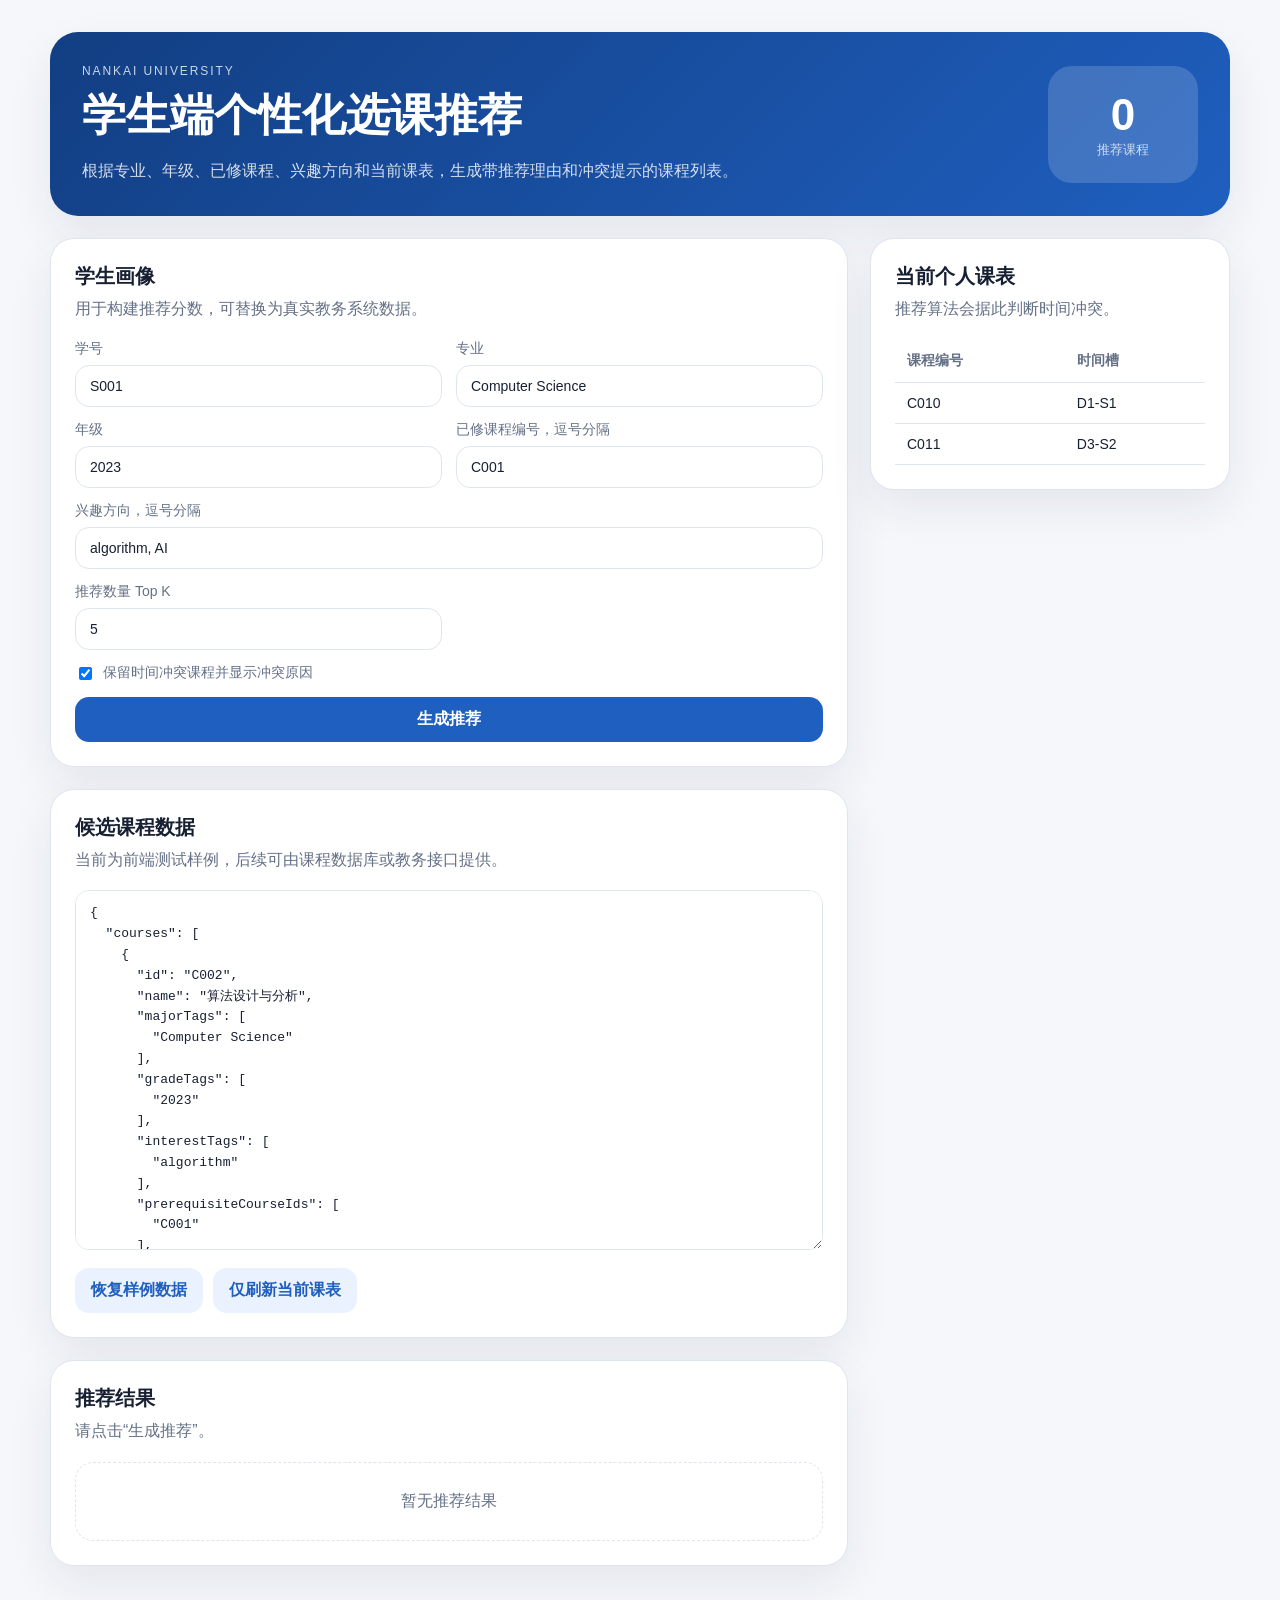
==== web/student/index.html @ ca3a9ed7 "feat: add student course recommendation module" ====
<!doctype html>
<html lang="zh-CN">
  <head>
    <meta charset="utf-8" />
    <meta name="viewport" content="width=device-width, initial-scale=1" />
    <title>南开大学学院排课系统 - 学生端推荐</title>
    <link rel="stylesheet" href="./styles.css" />
  </head>
  <body>
    <div class="app-shell">
      <header class="hero">
        <div>
          <p class="eyebrow">Nankai University</p>
          <h1>学生端个性化选课推荐</h1>
          <p class="subtitle">根据专业、年级、已修课程、兴趣方向和当前课表，生成带推荐理由和冲突提示的课程列表。</p>
        </div>
        <div class="hero-card">
          <span id="recommendationCount">0</span>
          <small>推荐课程</small>
        </div>
      </header>

      <main class="layout">
        <section class="panel profile-panel">
          <div class="panel-heading">
            <h2>学生画像</h2>
            <p>用于构建推荐分数，可替换为真实教务系统数据。</p>
          </div>
          <form id="studentForm" class="form-grid">
            <label>
              学号
              <input name="id" required value="S001" />
            </label>
            <label>
              专业
              <input name="major" required value="Computer Science" />
            </label>
            <label>
              年级
              <input name="grade" required value="2023" />
            </label>
            <label>
              已修课程编号，逗号分隔
              <input name="completedCourseIds" value="C001" />
            </label>
            <label class="wide">
              兴趣方向，逗号分隔
              <input name="interests" value="algorithm, AI" />
            </label>
            <label>
              推荐数量 Top K
              <input name="topK" type="number" min="1" value="5" />
            </label>
            <label class="checkbox-row">
              <input name="includeConflicted" type="checkbox" checked />
              保留时间冲突课程并显示冲突原因
            </label>
            <button type="submit">生成推荐</button>
          </form>
        </section>

        <section class="panel schedule-panel">
          <div class="panel-heading">
            <h2>当前个人课表</h2>
            <p>推荐算法会据此判断时间冲突。</p>
          </div>
          <div class="table-wrap">
            <table>
              <thead>
                <tr>
                  <th>课程编号</th>
                  <th>时间槽</th>
                </tr>
              </thead>
              <tbody id="scheduleBody"></tbody>
            </table>
          </div>
        </section>

        <section class="panel data-panel">
          <div class="panel-heading">
            <h2>候选课程数据</h2>
            <p>当前为前端测试样例，后续可由课程数据库或教务接口提供。</p>
          </div>
          <textarea id="coursesJson" spellcheck="false"></textarea>
          <div class="actions">
            <button id="resetSampleButton" type="button" class="secondary">恢复样例数据</button>
            <button id="localPreviewButton" type="button" class="secondary">仅刷新当前课表</button>
          </div>
        </section>

        <section class="panel results-panel">
          <div class="panel-heading">
            <h2>推荐结果</h2>
            <p id="resultSummary">请点击“生成推荐”。</p>
          </div>
          <div id="recommendationList" class="recommendation-list">
            <div class="empty-state">暂无推荐结果</div>
          </div>
        </section>
      </main>
    </div>
    <script src="./app.js"></script>
  </body>
</html>
---- web/student/styles.css ----
:root {
  color-scheme: light;
  --bg: #f5f7fb;
  --panel: #ffffff;
  --ink: #172033;
  --muted: #647086;
  --line: #dfe5ef;
  --primary: #1f5fbf;
  --primary-dark: #164890;
  --success: #147d4f;
  --danger: #c73b3b;
  --shadow: 0 18px 45px rgba(23, 32, 51, 0.08);
}

* {
  box-sizing: border-box;
}

body {
  margin: 0;
  font-family: -apple-system, BlinkMacSystemFont, "Segoe UI", "Microsoft YaHei", sans-serif;
  background: var(--bg);
  color: var(--ink);
}

.app-shell {
  width: min(1180px, calc(100% - 32px));
  margin: 0 auto;
  padding: 32px 0 48px;
}

.hero {
  display: flex;
  justify-content: space-between;
  gap: 24px;
  align-items: center;
  padding: 32px;
  border-radius: 28px;
  background: linear-gradient(135deg, #123e82, #1f5fbf);
  color: #fff;
  box-shadow: var(--shadow);
}

.eyebrow {
  margin: 0 0 8px;
  letter-spacing: 0.16em;
  text-transform: uppercase;
  opacity: 0.78;
  font-size: 12px;
}

h1,
h2,
h3,
p {
  margin-top: 0;
}

h1 {
  margin-bottom: 12px;
  font-size: clamp(28px, 4vw, 44px);
}

.subtitle {
  max-width: 680px;
  margin-bottom: 0;
  color: rgba(255, 255, 255, 0.82);
  line-height: 1.7;
}

.hero-card {
  min-width: 150px;
  padding: 24px;
  border-radius: 24px;
  background: rgba(255, 255, 255, 0.16);
  text-align: center;
}

.hero-card span {
  display: block;
  font-size: 44px;
  font-weight: 800;
}

.hero-card small {
  color: rgba(255, 255, 255, 0.76);
}

.layout {
  display: grid;
  grid-template-columns: minmax(0, 1fr) 360px;
  gap: 22px;
  margin-top: 22px;
}

.panel {
  border: 1px solid var(--line);
  border-radius: 24px;
  background: var(--panel);
  box-shadow: var(--shadow);
  padding: 24px;
}

.panel-heading {
  margin-bottom: 18px;
}

.panel-heading h2 {
  margin-bottom: 6px;
  font-size: 20px;
}

.panel-heading p,
.resultSummary {
  color: var(--muted);
  line-height: 1.6;
}

.profile-panel,
.data-panel,
.results-panel {
  grid-column: 1;
}

.schedule-panel {
  grid-column: 2;
  grid-row: 1 / span 2;
  align-self: start;
}

.form-grid {
  display: grid;
  grid-template-columns: repeat(2, minmax(0, 1fr));
  gap: 14px;
}

label {
  display: grid;
  gap: 7px;
  color: var(--muted);
  font-size: 14px;
}

label.wide,
.checkbox-row,
.form-grid button {
  grid-column: 1 / -1;
}

input,
textarea {
  width: 100%;
  border: 1px solid var(--line);
  border-radius: 14px;
  padding: 12px 14px;
  font: inherit;
  color: var(--ink);
  background: #fff;
}

input:focus,
textarea:focus {
  border-color: var(--primary);
  outline: 3px solid rgba(31, 95, 191, 0.12);
}

.checkbox-row {
  display: flex;
  align-items: center;
  gap: 8px;
}

.checkbox-row input {
  width: auto;
}

button {
  border: 0;
  border-radius: 14px;
  padding: 12px 16px;
  font: inherit;
  font-weight: 700;
  color: #fff;
  background: var(--primary);
  cursor: pointer;
}

button:hover {
  background: var(--primary-dark);
}

button.secondary {
  color: var(--primary);
  background: #eaf1ff;
}

button.secondary:hover {
  background: #dce9ff;
}

textarea {
  min-height: 360px;
  resize: vertical;
  font-family: "SFMono-Regular", Consolas, "Liberation Mono", monospace;
  font-size: 13px;
  line-height: 1.6;
}

.actions {
  display: flex;
  gap: 10px;
  margin-top: 14px;
  flex-wrap: wrap;
}

.table-wrap {
  overflow-x: auto;
}

table {
  width: 100%;
  border-collapse: collapse;
}

th,
td {
  padding: 12px;
  border-bottom: 1px solid var(--line);
  text-align: left;
  font-size: 14px;
}

th {
  color: var(--muted);
  font-weight: 700;
}

.recommendation-list {
  display: grid;
  gap: 14px;
}

.recommendation-card {
  border: 1px solid var(--line);
  border-radius: 18px;
  padding: 18px;
  background: #fbfcff;
}

.card-main {
  display: flex;
  justify-content: space-between;
  gap: 16px;
  align-items: flex-start;
}

.course-id {
  margin-bottom: 4px;
  color: var(--muted);
  font-size: 13px;
}

.recommendation-card h3 {
  margin-bottom: 8px;
}

.score {
  min-width: 64px;
  padding: 8px 10px;
  border-radius: 16px;
  background: #eef4ff;
  color: var(--primary);
  text-align: center;
  font-size: 26px;
  font-weight: 800;
}

.meta-row {
  display: flex;
  gap: 8px;
  align-items: center;
  flex-wrap: wrap;
  margin-bottom: 10px;
  color: var(--muted);
  font-size: 14px;
}

.badge {
  display: inline-flex;
  align-items: center;
  border-radius: 999px;
  padding: 4px 10px;
  font-size: 13px;
  font-weight: 700;
}

.badge.success {
  color: var(--success);
  background: #e7f7ef;
}

.badge.danger {
  color: var(--danger);
  background: #fff0f0;
}

.badge.muted {
  color: var(--muted);
  background: #eef1f6;
}

ul {
  margin: 0;
  padding-left: 20px;
  color: var(--muted);
  line-height: 1.75;
}

.empty-state,
.error-state {
  border: 1px dashed var(--line);
  border-radius: 18px;
  padding: 28px;
  color: var(--muted);
  text-align: center;
}

.error-state {
  color: var(--danger);
  background: #fff7f7;
}

@media (max-width: 860px) {
  .hero,
  .layout,
  .form-grid {
    display: block;
  }

  .hero-card,
  .panel {
    margin-top: 18px;
  }
}
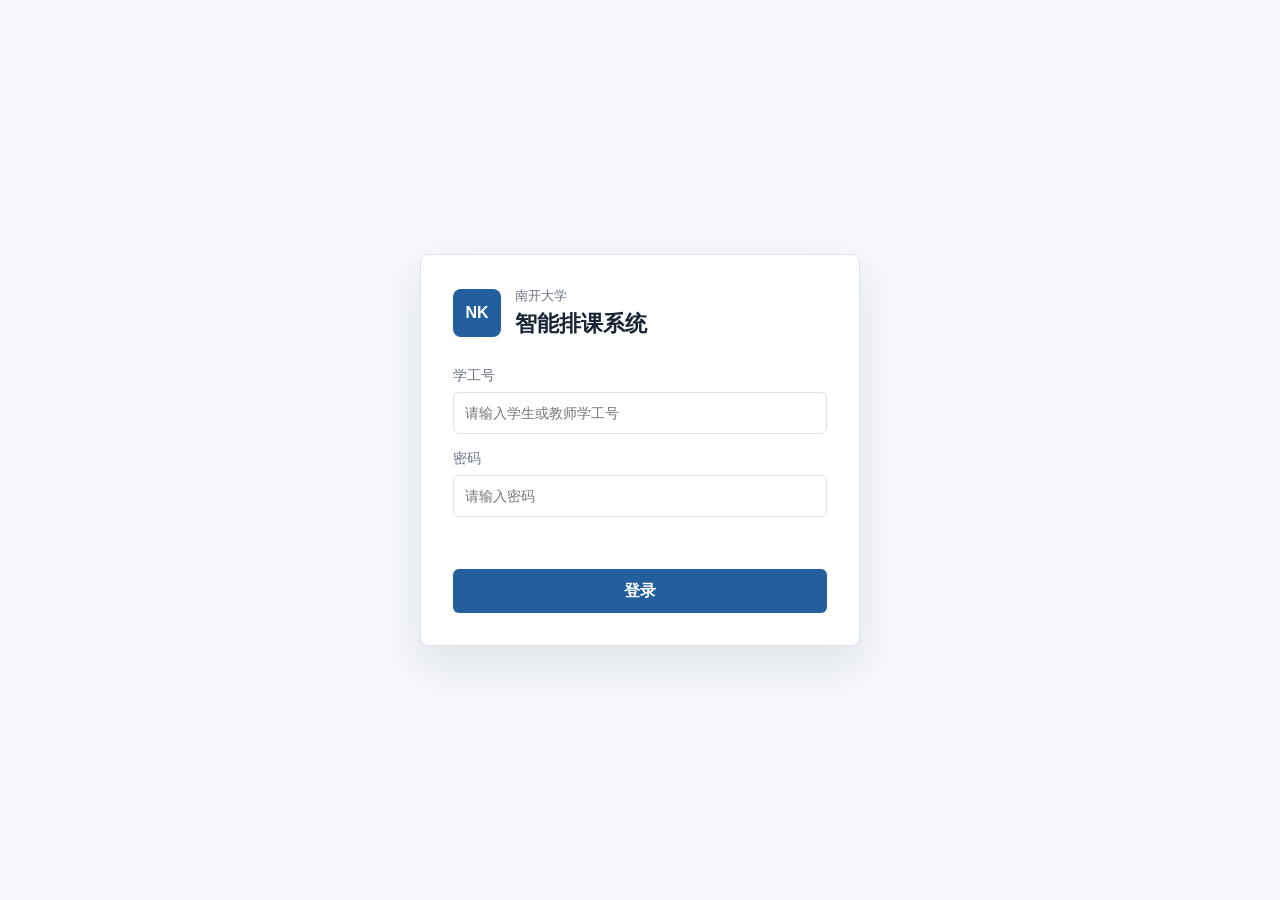
==== commit a045de43: "添加登陆界面和学生端页面" ====
--- a/web/student/index.html
+++ b/web/student/index.html
@@ -3,103 +3,84 @@
   <head>
     <meta charset="utf-8" />
     <meta name="viewport" content="width=device-width, initial-scale=1" />
-    <title>南开大学学院排课系统 - 学生端推荐</title>
+    <title>南开大学学院级智能排课系统 - 学生端</title>
     <link rel="stylesheet" href="./styles.css" />
   </head>
   <body>
     <div class="app-shell">
-      <header class="hero">
+      <header class="topbar">
         <div>
-          <p class="eyebrow">Nankai University</p>
-          <h1>学生端个性化选课推荐</h1>
-          <p class="subtitle">根据专业、年级、已修课程、兴趣方向和当前课表，生成带推荐理由和冲突提示的课程列表。</p>
+          <h1>学生端</h1>
         </div>
-        <div class="hero-card">
-          <span id="recommendationCount">0</span>
-          <small>推荐课程</small>
+        <div class="user-actions">
+          <span id="studentIdentity">未登录</span>
+          <button id="logoutButton" type="button">退出</button>
         </div>
       </header>
 
       <main class="layout">
-        <section class="panel profile-panel">
-          <div class="panel-heading">
-            <h2>学生画像</h2>
-            <p>用于构建推荐分数，可替换为真实教务系统数据。</p>
+        <section class="panel profile-card">
+          <div>
+            <p class="section-label">个人信息</p>
+            <h2 id="studentName">学生用户</h2>
+            <dl>
+              <div><dt>学号</dt><dd id="studentId">2611222</dd></div>
+              <div><dt>专业</dt><dd>计算机科学与技术</dd></div>
+              <div><dt>年级</dt><dd>2023</dd></div>
+            </dl>
           </div>
-          <form id="studentForm" class="form-grid">
+        </section>
+
+        <section class="panel settings-card">
+          <div class="panel-title">
+            <div>
+              <p class="section-label">推荐设置</p>
+              <h2>课程推荐</h2>
+            </div>
+            <button id="recommendButton" type="button">生成推荐</button>
+          </div>
+          <form id="recommendForm" class="settings-form">
             <label>
-              学号
-              <input name="id" required value="S001" />
-            </label>
-            <label>
-              专业
-              <input name="major" required value="Computer Science" />
-            </label>
-            <label>
-              年级
-              <input name="grade" required value="2023" />
-            </label>
-            <label>
-              已修课程编号，逗号分隔
-              <input name="completedCourseIds" value="C001" />
-            </label>
-            <label class="wide">
-              兴趣方向，逗号分隔
+              兴趣方向
               <input name="interests" value="algorithm, AI" />
             </label>
             <label>
-              推荐数量 Top K
-              <input name="topK" type="number" min="1" value="5" />
+              推荐数量
+              <input name="topK" type="number" min="1" max="10" value="4" />
             </label>
             <label class="checkbox-row">
               <input name="includeConflicted" type="checkbox" checked />
-              保留时间冲突课程并显示冲突原因
+              显示时间冲突课程
             </label>
-            <button type="submit">生成推荐</button>
           </form>
+          <p id="recommendStatus" class="status-text">可直接使用示例数据生成推荐；后端启动后会优先调用接口。</p>
         </section>
 
-        <section class="panel schedule-panel">
-          <div class="panel-heading">
-            <h2>当前个人课表</h2>
-            <p>推荐算法会据此判断时间冲突。</p>
+        <section class="panel schedule-card">
+          <div class="panel-title">
+            <div>
+              <p class="section-label">当前课表</p>
+              <h2>本周课程</h2>
+            </div>
           </div>
-          <div class="table-wrap">
-            <table>
-              <thead>
-                <tr>
-                  <th>课程编号</th>
-                  <th>时间槽</th>
-                </tr>
-              </thead>
-              <tbody id="scheduleBody"></tbody>
-            </table>
-          </div>
+          <div id="scheduleList" class="schedule-list"></div>
         </section>
 
-        <section class="panel data-panel">
-          <div class="panel-heading">
-            <h2>候选课程数据</h2>
-            <p>当前为前端测试样例，后续可由课程数据库或教务接口提供。</p>
-          </div>
-          <textarea id="coursesJson" spellcheck="false"></textarea>
-          <div class="actions">
-            <button id="resetSampleButton" type="button" class="secondary">恢复样例数据</button>
-            <button id="localPreviewButton" type="button" class="secondary">仅刷新当前课表</button>
-          </div>
-        </section>
-
-        <section class="panel results-panel">
-          <div class="panel-heading">
-            <h2>推荐结果</h2>
-            <p id="resultSummary">请点击“生成推荐”。</p>
+        <section class="panel recommendations-card">
+          <div class="panel-title">
+            <div>
+              <p class="section-label">推荐结果</p>
+              <h2>适合你的课程</h2>
+            </div>
+            <span id="recommendationCount" class="count-badge">0 门</span>
           </div>
           <div id="recommendationList" class="recommendation-list">
-            <div class="empty-state">暂无推荐结果</div>
+            <div class="empty-state">点击“生成推荐”查看课程列表</div>
           </div>
         </section>
       </main>
     </div>
+
     <script src="./app.js"></script>
   </body>
 </html>
--- a/web/student/styles.css
+++ b/web/student/styles.css
@@ -1,15 +1,16 @@
 :root {
   color-scheme: light;
-  --bg: #f5f7fb;
+  --bg: #f7f8fa;
   --panel: #ffffff;
-  --ink: #172033;
-  --muted: #647086;
-  --line: #dfe5ef;
-  --primary: #1f5fbf;
-  --primary-dark: #164890;
-  --success: #147d4f;
-  --danger: #c73b3b;
-  --shadow: 0 18px 45px rgba(23, 32, 51, 0.08);
+  --ink: #1f2937;
+  --muted: #6b7280;
+  --line: #e5e7eb;
+  --primary: #2563eb;
+  --primary-dark: #1d4ed8;
+  --success: #047857;
+  --warning: #92400e;
+  --danger: #b91c1c;
+  --soft: #eff6ff;
 }
 
 * {
@@ -18,327 +19,303 @@
 
 body {
   margin: 0;
-  font-family: -apple-system, BlinkMacSystemFont, "Segoe UI", "Microsoft YaHei", sans-serif;
+  min-width: 320px;
   background: var(--bg);
   color: var(--ink);
+  font-family: -apple-system, BlinkMacSystemFont, "Segoe UI", "Microsoft YaHei", Arial, sans-serif;
+}
+
+button,
+input {
+  font: inherit;
+}
+
+button {
+  border: 0;
+  cursor: pointer;
 }
 
 .app-shell {
-  width: min(1180px, calc(100% - 32px));
+  width: min(1120px, calc(100% - 32px));
   margin: 0 auto;
-  padding: 32px 0 48px;
-}
-
-.hero {
+  padding: 28px 0 44px;
+}
+
+.topbar,
+.panel-title,
+.user-actions {
   display: flex;
   justify-content: space-between;
-  gap: 24px;
+  gap: 16px;
   align-items: center;
-  padding: 32px;
-  border-radius: 28px;
-  background: linear-gradient(135deg, #123e82, #1f5fbf);
-  color: #fff;
-  box-shadow: var(--shadow);
-}
-
-.eyebrow {
-  margin: 0 0 8px;
-  letter-spacing: 0.16em;
+}
+
+.topbar {
+  margin-bottom: 18px;
+}
+
+.eyebrow,
+.section-label {
+  margin: 0 0 5px;
+  color: var(--primary);
+  font-size: 12px;
+  font-weight: 800;
   text-transform: uppercase;
-  opacity: 0.78;
-  font-size: 12px;
 }
 
 h1,
 h2,
-h3,
 p {
   margin-top: 0;
 }
 
 h1 {
-  margin-bottom: 12px;
-  font-size: clamp(28px, 4vw, 44px);
-}
-
-.subtitle {
-  max-width: 680px;
   margin-bottom: 0;
-  color: rgba(255, 255, 255, 0.82);
-  line-height: 1.7;
-}
-
-.hero-card {
-  min-width: 150px;
-  padding: 24px;
-  border-radius: 24px;
-  background: rgba(255, 255, 255, 0.16);
-  text-align: center;
-}
-
-.hero-card span {
-  display: block;
-  font-size: 44px;
-  font-weight: 800;
-}
-
-.hero-card small {
-  color: rgba(255, 255, 255, 0.76);
+  font-size: 28px;
+}
+
+h2 {
+  margin-bottom: 0;
+  font-size: 19px;
+}
+
+.user-actions span {
+  color: var(--muted);
+  font-size: 14px;
+}
+
+.user-actions button,
+.panel-title button {
+  min-height: 36px;
+  border-radius: 6px;
+  padding: 8px 12px;
+  background: var(--primary);
+  color: #ffffff;
+  font-weight: 700;
+}
+
+.user-actions button {
+  border: 1px solid var(--line);
+  background: #ffffff;
+  color: var(--ink);
+}
+
+.panel-title button:hover {
+  background: var(--primary-dark);
 }
 
 .layout {
   display: grid;
-  grid-template-columns: minmax(0, 1fr) 360px;
-  gap: 22px;
-  margin-top: 22px;
+  grid-template-columns: 320px minmax(0, 1fr);
+  gap: 16px;
 }
 
 .panel {
   border: 1px solid var(--line);
-  border-radius: 24px;
+  border-radius: 8px;
   background: var(--panel);
-  box-shadow: var(--shadow);
-  padding: 24px;
-}
-
-.panel-heading {
-  margin-bottom: 18px;
-}
-
-.panel-heading h2 {
-  margin-bottom: 6px;
-  font-size: 20px;
-}
-
-.panel-heading p,
-.resultSummary {
-  color: var(--muted);
-  line-height: 1.6;
-}
-
-.profile-panel,
-.data-panel,
-.results-panel {
+  padding: 20px;
+}
+
+.recommendations-card {
+  grid-column: 2;
+}
+
+.profile-card,
+.schedule-card {
   grid-column: 1;
 }
 
-.schedule-panel {
+.settings-card {
   grid-column: 2;
-  grid-row: 1 / span 2;
-  align-self: start;
-}
-
-.form-grid {
-  display: grid;
-  grid-template-columns: repeat(2, minmax(0, 1fr));
+  grid-row: 1;
+}
+
+dl {
+  display: grid;
+  gap: 12px;
+  margin: 18px 0 0;
+}
+
+dl div {
+  display: grid;
+  gap: 4px;
+}
+
+dt {
+  color: var(--muted);
+  font-size: 13px;
+}
+
+dd {
+  margin: 0;
+}
+
+.settings-form {
+  display: grid;
+  grid-template-columns: minmax(0, 1fr) 120px;
   gap: 14px;
+  margin-top: 18px;
 }
 
 label {
   display: grid;
-  gap: 7px;
+  gap: 6px;
   color: var(--muted);
   font-size: 14px;
 }
 
-label.wide,
-.checkbox-row,
-.form-grid button {
-  grid-column: 1 / -1;
-}
-
-input,
-textarea {
+input {
   width: 100%;
+  min-height: 38px;
   border: 1px solid var(--line);
-  border-radius: 14px;
-  padding: 12px 14px;
-  font: inherit;
+  border-radius: 6px;
+  padding: 8px 10px;
   color: var(--ink);
-  background: #fff;
-}
-
-input:focus,
-textarea:focus {
+  background: #ffffff;
+}
+
+input:focus {
   border-color: var(--primary);
-  outline: 3px solid rgba(31, 95, 191, 0.12);
+  outline: 3px solid rgba(37, 99, 235, 0.14);
 }
 
 .checkbox-row {
   display: flex;
+  grid-column: 1 / -1;
   align-items: center;
   gap: 8px;
 }
 
 .checkbox-row input {
   width: auto;
-}
-
-button {
-  border: 0;
-  border-radius: 14px;
-  padding: 12px 16px;
-  font: inherit;
-  font-weight: 700;
-  color: #fff;
-  background: var(--primary);
-  cursor: pointer;
-}
-
-button:hover {
-  background: var(--primary-dark);
-}
-
-button.secondary {
-  color: var(--primary);
-  background: #eaf1ff;
-}
-
-button.secondary:hover {
-  background: #dce9ff;
-}
-
-textarea {
-  min-height: 360px;
-  resize: vertical;
-  font-family: "SFMono-Regular", Consolas, "Liberation Mono", monospace;
-  font-size: 13px;
+  min-height: auto;
+}
+
+.status-text {
+  margin: 14px 0 0;
+  color: var(--muted);
+  font-size: 14px;
+}
+
+.schedule-list,
+.recommendation-list {
+  display: grid;
+  gap: 10px;
+  margin-top: 16px;
+}
+
+.schedule-item,
+.course-card {
+  border: 1px solid var(--line);
+  border-radius: 8px;
+  padding: 14px;
+  background: #ffffff;
+}
+
+.schedule-item strong,
+.course-card strong {
+  display: block;
+  margin-bottom: 5px;
+}
+
+.schedule-item span,
+.course-meta,
+.course-reasons {
+  color: var(--muted);
+  font-size: 14px;
   line-height: 1.6;
 }
 
-.actions {
-  display: flex;
+.course-card {
+  display: grid;
   gap: 10px;
-  margin-top: 14px;
-  flex-wrap: wrap;
-}
-
-.table-wrap {
-  overflow-x: auto;
-}
-
-table {
-  width: 100%;
-  border-collapse: collapse;
-}
-
-th,
-td {
-  padding: 12px;
-  border-bottom: 1px solid var(--line);
-  text-align: left;
-  font-size: 14px;
-}
-
-th {
-  color: var(--muted);
-  font-weight: 700;
-}
-
-.recommendation-list {
-  display: grid;
-  gap: 14px;
-}
-
-.recommendation-card {
-  border: 1px solid var(--line);
-  border-radius: 18px;
-  padding: 18px;
-  background: #fbfcff;
-}
-
-.card-main {
+}
+
+.course-head {
   display: flex;
   justify-content: space-between;
   gap: 16px;
   align-items: flex-start;
 }
 
-.course-id {
-  margin-bottom: 4px;
-  color: var(--muted);
-  font-size: 13px;
-}
-
-.recommendation-card h3 {
-  margin-bottom: 8px;
-}
-
 .score {
-  min-width: 64px;
-  padding: 8px 10px;
-  border-radius: 16px;
-  background: #eef4ff;
-  color: var(--primary);
+  min-width: 56px;
+  border-radius: 6px;
+  padding: 6px 8px;
+  background: var(--soft);
+  color: var(--primary-dark);
   text-align: center;
-  font-size: 26px;
   font-weight: 800;
 }
 
-.meta-row {
+.tag-row {
   display: flex;
   gap: 8px;
-  align-items: center;
   flex-wrap: wrap;
-  margin-bottom: 10px;
-  color: var(--muted);
-  font-size: 14px;
-}
-
-.badge {
+}
+
+.badge,
+.count-badge {
   display: inline-flex;
   align-items: center;
+  min-height: 26px;
   border-radius: 999px;
-  padding: 4px 10px;
+  padding: 4px 9px;
   font-size: 13px;
   font-weight: 700;
 }
 
+.count-badge,
+.badge.neutral {
+  color: var(--muted);
+  background: #f3f4f6;
+}
+
 .badge.success {
   color: var(--success);
-  background: #e7f7ef;
+  background: #ecfdf5;
+}
+
+.badge.warning {
+  color: var(--warning);
+  background: #fffbeb;
 }
 
 .badge.danger {
   color: var(--danger);
-  background: #fff0f0;
-}
-
-.badge.muted {
-  color: var(--muted);
-  background: #eef1f6;
-}
-
-ul {
-  margin: 0;
-  padding-left: 20px;
-  color: var(--muted);
-  line-height: 1.75;
-}
-
-.empty-state,
-.error-state {
+  background: #fef2f2;
+}
+
+.empty-state {
+  display: grid;
+  min-height: 110px;
+  place-items: center;
   border: 1px dashed var(--line);
-  border-radius: 18px;
-  padding: 28px;
+  border-radius: 8px;
   color: var(--muted);
   text-align: center;
 }
 
-.error-state {
-  color: var(--danger);
-  background: #fff7f7;
-}
-
 @media (max-width: 860px) {
-  .hero,
   .layout,
-  .form-grid {
-    display: block;
+  .settings-form {
+    grid-template-columns: 1fr;
   }
 
-  .hero-card,
-  .panel {
-    margin-top: 18px;
+  .profile-card,
+  .schedule-card,
+  .settings-card,
+  .recommendations-card {
+    grid-column: auto;
+    grid-row: auto;
   }
 }
+
+@media (max-width: 560px) {
+  .topbar,
+  .panel-title {
+    align-items: flex-start;
+    flex-direction: column;
+  }
+}
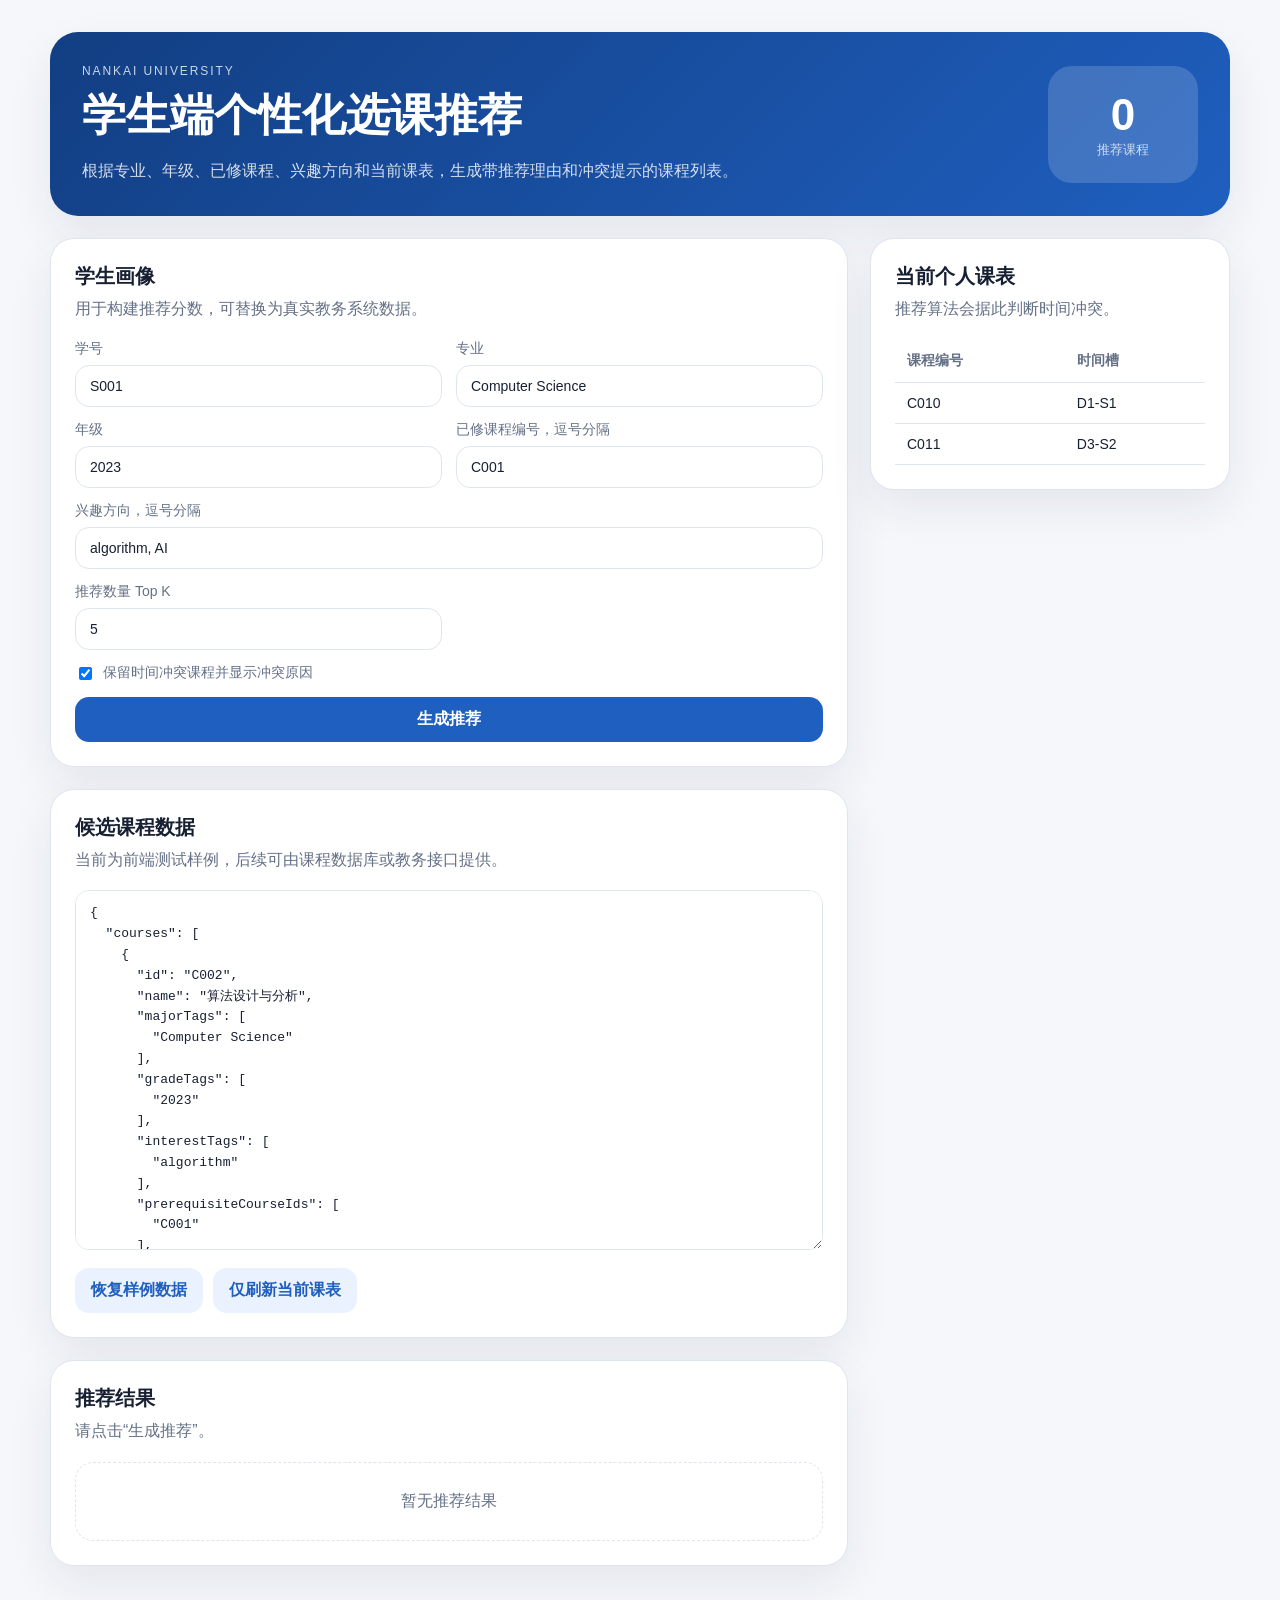
==== commit 752229f5: "Merge branch 'main' of https://github.com/1wuyi2/Algorithms" ====
--- a/web/student/index.html
+++ b/web/student/index.html
@@ -3,84 +3,103 @@
   <head>
     <meta charset="utf-8" />
     <meta name="viewport" content="width=device-width, initial-scale=1" />
-    <title>南开大学学院级智能排课系统 - 学生端</title>
+    <title>南开大学学院排课系统 - 学生端推荐</title>
     <link rel="stylesheet" href="./styles.css" />
   </head>
   <body>
     <div class="app-shell">
-      <header class="topbar">
+      <header class="hero">
         <div>
-          <h1>学生端</h1>
+          <p class="eyebrow">Nankai University</p>
+          <h1>学生端个性化选课推荐</h1>
+          <p class="subtitle">根据专业、年级、已修课程、兴趣方向和当前课表，生成带推荐理由和冲突提示的课程列表。</p>
         </div>
-        <div class="user-actions">
-          <span id="studentIdentity">未登录</span>
-          <button id="logoutButton" type="button">退出</button>
+        <div class="hero-card">
+          <span id="recommendationCount">0</span>
+          <small>推荐课程</small>
         </div>
       </header>
 
       <main class="layout">
-        <section class="panel profile-card">
-          <div>
-            <p class="section-label">个人信息</p>
-            <h2 id="studentName">学生用户</h2>
-            <dl>
-              <div><dt>学号</dt><dd id="studentId">2611222</dd></div>
-              <div><dt>专业</dt><dd>计算机科学与技术</dd></div>
-              <div><dt>年级</dt><dd>2023</dd></div>
-            </dl>
+        <section class="panel profile-panel">
+          <div class="panel-heading">
+            <h2>学生画像</h2>
+            <p>用于构建推荐分数，可替换为真实教务系统数据。</p>
+          </div>
+          <form id="studentForm" class="form-grid">
+            <label>
+              学号
+              <input name="id" required value="S001" />
+            </label>
+            <label>
+              专业
+              <input name="major" required value="Computer Science" />
+            </label>
+            <label>
+              年级
+              <input name="grade" required value="2023" />
+            </label>
+            <label>
+              已修课程编号，逗号分隔
+              <input name="completedCourseIds" value="C001" />
+            </label>
+            <label class="wide">
+              兴趣方向，逗号分隔
+              <input name="interests" value="algorithm, AI" />
+            </label>
+            <label>
+              推荐数量 Top K
+              <input name="topK" type="number" min="1" value="5" />
+            </label>
+            <label class="checkbox-row">
+              <input name="includeConflicted" type="checkbox" checked />
+              保留时间冲突课程并显示冲突原因
+            </label>
+            <button type="submit">生成推荐</button>
+          </form>
+        </section>
+
+        <section class="panel schedule-panel">
+          <div class="panel-heading">
+            <h2>当前个人课表</h2>
+            <p>推荐算法会据此判断时间冲突。</p>
+          </div>
+          <div class="table-wrap">
+            <table>
+              <thead>
+                <tr>
+                  <th>课程编号</th>
+                  <th>时间槽</th>
+                </tr>
+              </thead>
+              <tbody id="scheduleBody"></tbody>
+            </table>
           </div>
         </section>
 
-        <section class="panel settings-card">
-          <div class="panel-title">
-            <div>
-              <p class="section-label">推荐设置</p>
-              <h2>课程推荐</h2>
-            </div>
-            <button id="recommendButton" type="button">生成推荐</button>
+        <section class="panel data-panel">
+          <div class="panel-heading">
+            <h2>候选课程数据</h2>
+            <p>当前为前端测试样例，后续可由课程数据库或教务接口提供。</p>
           </div>
-          <form id="recommendForm" class="settings-form">
-            <label>
-              兴趣方向
-              <input name="interests" value="algorithm, AI" />
-            </label>
-            <label>
-              推荐数量
-              <input name="topK" type="number" min="1" max="10" value="4" />
-            </label>
-            <label class="checkbox-row">
-              <input name="includeConflicted" type="checkbox" checked />
-              显示时间冲突课程
-            </label>
-          </form>
-          <p id="recommendStatus" class="status-text">可直接使用示例数据生成推荐；后端启动后会优先调用接口。</p>
+          <textarea id="coursesJson" spellcheck="false"></textarea>
+          <div class="actions">
+            <button id="resetSampleButton" type="button" class="secondary">恢复样例数据</button>
+            <button id="localPreviewButton" type="button" class="secondary">仅刷新当前课表</button>
+          </div>
         </section>
 
-        <section class="panel schedule-card">
-          <div class="panel-title">
-            <div>
-              <p class="section-label">当前课表</p>
-              <h2>本周课程</h2>
-            </div>
-          </div>
-          <div id="scheduleList" class="schedule-list"></div>
-        </section>
-
-        <section class="panel recommendations-card">
-          <div class="panel-title">
-            <div>
-              <p class="section-label">推荐结果</p>
-              <h2>适合你的课程</h2>
-            </div>
-            <span id="recommendationCount" class="count-badge">0 门</span>
+        <section class="panel results-panel">
+          <div class="panel-heading">
+            <h2>推荐结果</h2>
+            <p id="resultSummary">请点击“生成推荐”。</p>
           </div>
           <div id="recommendationList" class="recommendation-list">
-            <div class="empty-state">点击“生成推荐”查看课程列表</div>
+            <div class="empty-state">暂无推荐结果</div>
           </div>
         </section>
       </main>
     </div>
-
     <script src="./app.js"></script>
   </body>
 </html>
--- a/web/student/styles.css
+++ b/web/student/styles.css
@@ -1,16 +1,15 @@
 :root {
   color-scheme: light;
-  --bg: #f7f8fa;
+  --bg: #f5f7fb;
   --panel: #ffffff;
-  --ink: #1f2937;
-  --muted: #6b7280;
-  --line: #e5e7eb;
-  --primary: #2563eb;
-  --primary-dark: #1d4ed8;
-  --success: #047857;
-  --warning: #92400e;
-  --danger: #b91c1c;
-  --soft: #eff6ff;
+  --ink: #172033;
+  --muted: #647086;
+  --line: #dfe5ef;
+  --primary: #1f5fbf;
+  --primary-dark: #164890;
+  --success: #147d4f;
+  --danger: #c73b3b;
+  --shadow: 0 18px 45px rgba(23, 32, 51, 0.08);
 }
 
 * {
@@ -19,303 +18,327 @@
 
 body {
   margin: 0;
-  min-width: 320px;
+  font-family: -apple-system, BlinkMacSystemFont, "Segoe UI", "Microsoft YaHei", sans-serif;
   background: var(--bg);
   color: var(--ink);
-  font-family: -apple-system, BlinkMacSystemFont, "Segoe UI", "Microsoft YaHei", Arial, sans-serif;
-}
-
-button,
-input {
+}
+
+.app-shell {
+  width: min(1180px, calc(100% - 32px));
+  margin: 0 auto;
+  padding: 32px 0 48px;
+}
+
+.hero {
+  display: flex;
+  justify-content: space-between;
+  gap: 24px;
+  align-items: center;
+  padding: 32px;
+  border-radius: 28px;
+  background: linear-gradient(135deg, #123e82, #1f5fbf);
+  color: #fff;
+  box-shadow: var(--shadow);
+}
+
+.eyebrow {
+  margin: 0 0 8px;
+  letter-spacing: 0.16em;
+  text-transform: uppercase;
+  opacity: 0.78;
+  font-size: 12px;
+}
+
+h1,
+h2,
+h3,
+p {
+  margin-top: 0;
+}
+
+h1 {
+  margin-bottom: 12px;
+  font-size: clamp(28px, 4vw, 44px);
+}
+
+.subtitle {
+  max-width: 680px;
+  margin-bottom: 0;
+  color: rgba(255, 255, 255, 0.82);
+  line-height: 1.7;
+}
+
+.hero-card {
+  min-width: 150px;
+  padding: 24px;
+  border-radius: 24px;
+  background: rgba(255, 255, 255, 0.16);
+  text-align: center;
+}
+
+.hero-card span {
+  display: block;
+  font-size: 44px;
+  font-weight: 800;
+}
+
+.hero-card small {
+  color: rgba(255, 255, 255, 0.76);
+}
+
+.layout {
+  display: grid;
+  grid-template-columns: minmax(0, 1fr) 360px;
+  gap: 22px;
+  margin-top: 22px;
+}
+
+.panel {
+  border: 1px solid var(--line);
+  border-radius: 24px;
+  background: var(--panel);
+  box-shadow: var(--shadow);
+  padding: 24px;
+}
+
+.panel-heading {
+  margin-bottom: 18px;
+}
+
+.panel-heading h2 {
+  margin-bottom: 6px;
+  font-size: 20px;
+}
+
+.panel-heading p,
+.resultSummary {
+  color: var(--muted);
+  line-height: 1.6;
+}
+
+.profile-panel,
+.data-panel,
+.results-panel {
+  grid-column: 1;
+}
+
+.schedule-panel {
+  grid-column: 2;
+  grid-row: 1 / span 2;
+  align-self: start;
+}
+
+.form-grid {
+  display: grid;
+  grid-template-columns: repeat(2, minmax(0, 1fr));
+  gap: 14px;
+}
+
+label {
+  display: grid;
+  gap: 7px;
+  color: var(--muted);
+  font-size: 14px;
+}
+
+label.wide,
+.checkbox-row,
+.form-grid button {
+  grid-column: 1 / -1;
+}
+
+input,
+textarea {
+  width: 100%;
+  border: 1px solid var(--line);
+  border-radius: 14px;
+  padding: 12px 14px;
   font: inherit;
+  color: var(--ink);
+  background: #fff;
+}
+
+input:focus,
+textarea:focus {
+  border-color: var(--primary);
+  outline: 3px solid rgba(31, 95, 191, 0.12);
+}
+
+.checkbox-row {
+  display: flex;
+  align-items: center;
+  gap: 8px;
+}
+
+.checkbox-row input {
+  width: auto;
 }
 
 button {
   border: 0;
+  border-radius: 14px;
+  padding: 12px 16px;
+  font: inherit;
+  font-weight: 700;
+  color: #fff;
+  background: var(--primary);
   cursor: pointer;
 }
 
-.app-shell {
-  width: min(1120px, calc(100% - 32px));
-  margin: 0 auto;
-  padding: 28px 0 44px;
-}
-
-.topbar,
-.panel-title,
-.user-actions {
-  display: flex;
-  justify-content: space-between;
-  gap: 16px;
-  align-items: center;
-}
-
-.topbar {
-  margin-bottom: 18px;
-}
-
-.eyebrow,
-.section-label {
-  margin: 0 0 5px;
+button:hover {
+  background: var(--primary-dark);
+}
+
+button.secondary {
   color: var(--primary);
-  font-size: 12px;
-  font-weight: 800;
-  text-transform: uppercase;
-}
-
-h1,
-h2,
-p {
-  margin-top: 0;
-}
-
-h1 {
-  margin-bottom: 0;
-  font-size: 28px;
-}
-
-h2 {
-  margin-bottom: 0;
-  font-size: 19px;
-}
-
-.user-actions span {
-  color: var(--muted);
+  background: #eaf1ff;
+}
+
+button.secondary:hover {
+  background: #dce9ff;
+}
+
+textarea {
+  min-height: 360px;
+  resize: vertical;
+  font-family: "SFMono-Regular", Consolas, "Liberation Mono", monospace;
+  font-size: 13px;
+  line-height: 1.6;
+}
+
+.actions {
+  display: flex;
+  gap: 10px;
+  margin-top: 14px;
+  flex-wrap: wrap;
+}
+
+.table-wrap {
+  overflow-x: auto;
+}
+
+table {
+  width: 100%;
+  border-collapse: collapse;
+}
+
+th,
+td {
+  padding: 12px;
+  border-bottom: 1px solid var(--line);
+  text-align: left;
   font-size: 14px;
 }
 
-.user-actions button,
-.panel-title button {
-  min-height: 36px;
-  border-radius: 6px;
-  padding: 8px 12px;
-  background: var(--primary);
-  color: #ffffff;
+th {
+  color: var(--muted);
   font-weight: 700;
 }
 
-.user-actions button {
-  border: 1px solid var(--line);
-  background: #ffffff;
-  color: var(--ink);
-}
-
-.panel-title button:hover {
-  background: var(--primary-dark);
-}
-
-.layout {
-  display: grid;
-  grid-template-columns: 320px minmax(0, 1fr);
-  gap: 16px;
-}
-
-.panel {
-  border: 1px solid var(--line);
-  border-radius: 8px;
-  background: var(--panel);
-  padding: 20px;
-}
-
-.recommendations-card {
-  grid-column: 2;
-}
-
-.profile-card,
-.schedule-card {
-  grid-column: 1;
-}
-
-.settings-card {
-  grid-column: 2;
-  grid-row: 1;
-}
-
-dl {
-  display: grid;
-  gap: 12px;
-  margin: 18px 0 0;
-}
-
-dl div {
-  display: grid;
-  gap: 4px;
-}
-
-dt {
-  color: var(--muted);
-  font-size: 13px;
-}
-
-dd {
-  margin: 0;
-}
-
-.settings-form {
-  display: grid;
-  grid-template-columns: minmax(0, 1fr) 120px;
-  gap: 14px;
-  margin-top: 18px;
-}
-
-label {
-  display: grid;
-  gap: 6px;
-  color: var(--muted);
-  font-size: 14px;
-}
-
-input {
-  width: 100%;
-  min-height: 38px;
-  border: 1px solid var(--line);
-  border-radius: 6px;
-  padding: 8px 10px;
-  color: var(--ink);
-  background: #ffffff;
-}
-
-input:focus {
-  border-color: var(--primary);
-  outline: 3px solid rgba(37, 99, 235, 0.14);
-}
-
-.checkbox-row {
-  display: flex;
-  grid-column: 1 / -1;
-  align-items: center;
-  gap: 8px;
-}
-
-.checkbox-row input {
-  width: auto;
-  min-height: auto;
-}
-
-.status-text {
-  margin: 14px 0 0;
-  color: var(--muted);
-  font-size: 14px;
-}
-
-.schedule-list,
 .recommendation-list {
   display: grid;
-  gap: 10px;
-  margin-top: 16px;
-}
-
-.schedule-item,
-.course-card {
+  gap: 14px;
+}
+
+.recommendation-card {
   border: 1px solid var(--line);
-  border-radius: 8px;
-  padding: 14px;
-  background: #ffffff;
-}
-
-.schedule-item strong,
-.course-card strong {
-  display: block;
-  margin-bottom: 5px;
-}
-
-.schedule-item span,
-.course-meta,
-.course-reasons {
-  color: var(--muted);
-  font-size: 14px;
-  line-height: 1.6;
-}
-
-.course-card {
-  display: grid;
-  gap: 10px;
-}
-
-.course-head {
+  border-radius: 18px;
+  padding: 18px;
+  background: #fbfcff;
+}
+
+.card-main {
   display: flex;
   justify-content: space-between;
   gap: 16px;
   align-items: flex-start;
 }
 
+.course-id {
+  margin-bottom: 4px;
+  color: var(--muted);
+  font-size: 13px;
+}
+
+.recommendation-card h3 {
+  margin-bottom: 8px;
+}
+
 .score {
-  min-width: 56px;
-  border-radius: 6px;
-  padding: 6px 8px;
-  background: var(--soft);
-  color: var(--primary-dark);
+  min-width: 64px;
+  padding: 8px 10px;
+  border-radius: 16px;
+  background: #eef4ff;
+  color: var(--primary);
   text-align: center;
+  font-size: 26px;
   font-weight: 800;
 }
 
-.tag-row {
+.meta-row {
   display: flex;
   gap: 8px;
+  align-items: center;
   flex-wrap: wrap;
-}
-
-.badge,
-.count-badge {
+  margin-bottom: 10px;
+  color: var(--muted);
+  font-size: 14px;
+}
+
+.badge {
   display: inline-flex;
   align-items: center;
-  min-height: 26px;
   border-radius: 999px;
-  padding: 4px 9px;
+  padding: 4px 10px;
   font-size: 13px;
   font-weight: 700;
 }
 
-.count-badge,
-.badge.neutral {
-  color: var(--muted);
-  background: #f3f4f6;
-}
-
 .badge.success {
   color: var(--success);
-  background: #ecfdf5;
-}
-
-.badge.warning {
-  color: var(--warning);
-  background: #fffbeb;
+  background: #e7f7ef;
 }
 
 .badge.danger {
   color: var(--danger);
-  background: #fef2f2;
-}
-
-.empty-state {
-  display: grid;
-  min-height: 110px;
-  place-items: center;
+  background: #fff0f0;
+}
+
+.badge.muted {
+  color: var(--muted);
+  background: #eef1f6;
+}
+
+ul {
+  margin: 0;
+  padding-left: 20px;
+  color: var(--muted);
+  line-height: 1.75;
+}
+
+.empty-state,
+.error-state {
   border: 1px dashed var(--line);
-  border-radius: 8px;
+  border-radius: 18px;
+  padding: 28px;
   color: var(--muted);
   text-align: center;
 }
 
+.error-state {
+  color: var(--danger);
+  background: #fff7f7;
+}
+
 @media (max-width: 860px) {
+  .hero,
   .layout,
-  .settings-form {
-    grid-template-columns: 1fr;
+  .form-grid {
+    display: block;
   }
 
-  .profile-card,
-  .schedule-card,
-  .settings-card,
-  .recommendations-card {
-    grid-column: auto;
-    grid-row: auto;
+  .hero-card,
+  .panel {
+    margin-top: 18px;
   }
 }
-
-@media (max-width: 560px) {
-  .topbar,
-  .panel-title {
-    align-items: flex-start;
-    flex-direction: column;
-  }
-}
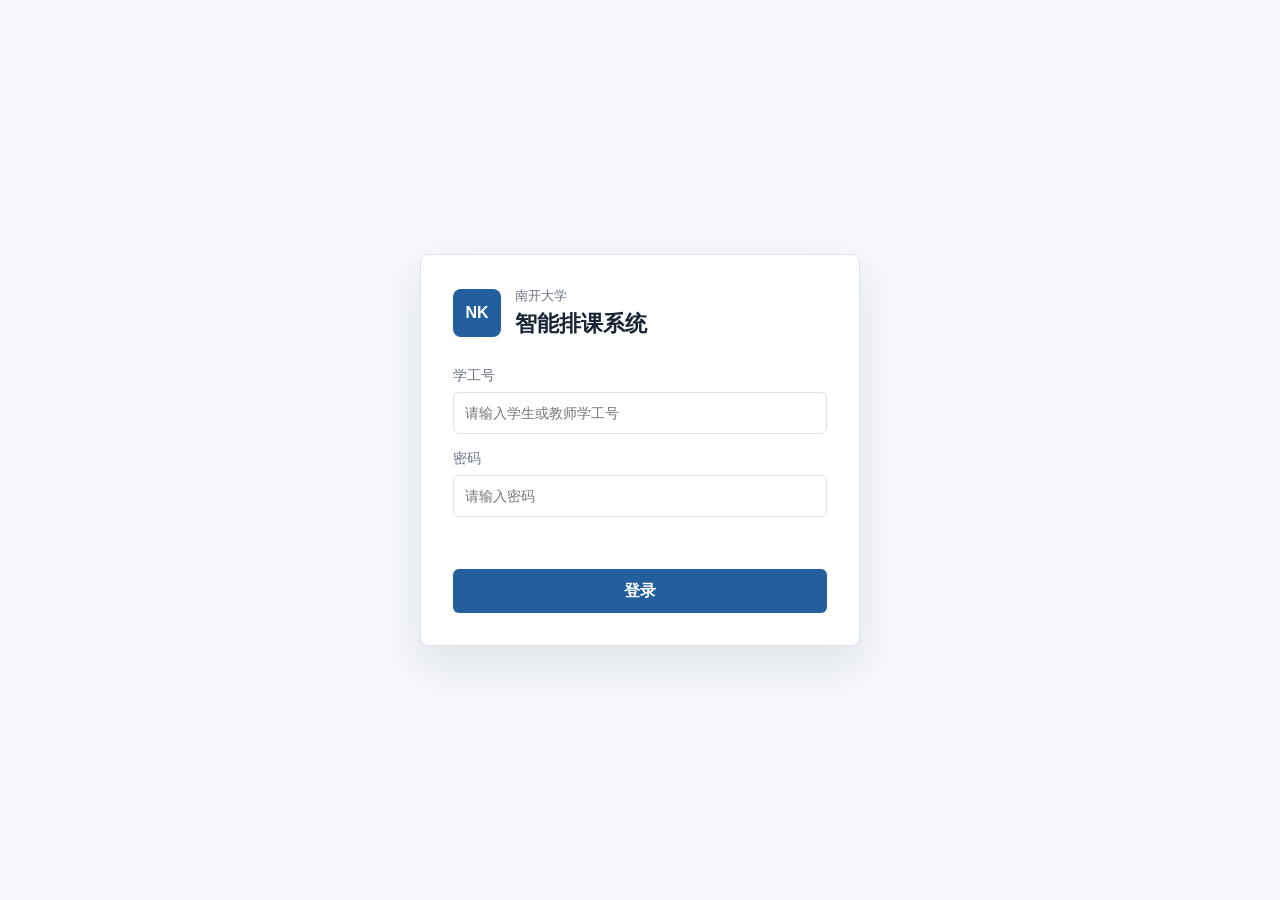
==== commit cbbe7d45: "更新双端网页风格" ====
--- a/web/student/index.html
+++ b/web/student/index.html
@@ -3,103 +3,131 @@
   <head>
     <meta charset="utf-8" />
     <meta name="viewport" content="width=device-width, initial-scale=1" />
-    <title>南开大学学院排课系统 - 学生端推荐</title>
+    <title>南开大学学院级智能排课系统 - 学生端</title>
     <link rel="stylesheet" href="./styles.css" />
   </head>
   <body>
     <div class="app-shell">
-      <header class="hero">
-        <div>
-          <p class="eyebrow">Nankai University</p>
-          <h1>学生端个性化选课推荐</h1>
-          <p class="subtitle">根据专业、年级、已修课程、兴趣方向和当前课表，生成带推荐理由和冲突提示的课程列表。</p>
+      <aside class="sidebar">
+        <div class="brand">
+          <div class="brand-mark">NK</div>
+          <div>
+            <h1>学生端智能推荐系统</h1>
+          </div>
+          <button class="sidebar-toggle" id="sidebarToggle" type="button" aria-label="收起导航" aria-expanded="true">
+            <span></span>
+            <span></span>
+            <span></span>
+          </button>
         </div>
-        <div class="hero-card">
-          <span id="recommendationCount">0</span>
-          <small>推荐课程</small>
-        </div>
-      </header>
+        <nav class="nav-tabs" aria-label="学生端模块">
+          <a class="nav-tab active" href="#profile">个人首页</a>
+          <a class="nav-tab" href="#settings">推荐设置</a>
+          <a class="nav-tab" href="#schedule">当前课表</a>
+          <a class="nav-tab" href="#recommendations">推荐结果</a>
+        </nav>
+      </aside>
 
-      <main class="layout">
-        <section class="panel profile-panel">
-          <div class="panel-heading">
-            <h2>学生画像</h2>
-            <p>用于构建推荐分数，可替换为真实教务系统数据。</p>
+      <main class="workspace">
+        <header class="topbar">
+          <div>
+            <p class="eyebrow">Student Portal</p>
+            <h2>学生端智能推荐系统</h2>
           </div>
-          <form id="studentForm" class="form-grid">
-            <label>
-              学号
-              <input name="id" required value="S001" />
-            </label>
-            <label>
-              专业
-              <input name="major" required value="Computer Science" />
-            </label>
-            <label>
-              年级
-              <input name="grade" required value="2023" />
-            </label>
-            <label>
-              已修课程编号，逗号分隔
-              <input name="completedCourseIds" value="C001" />
-            </label>
-            <label class="wide">
-              兴趣方向，逗号分隔
-              <input name="interests" value="algorithm, AI" />
-            </label>
-            <label>
-              推荐数量 Top K
-              <input name="topK" type="number" min="1" value="5" />
-            </label>
-            <label class="checkbox-row">
-              <input name="includeConflicted" type="checkbox" checked />
-              保留时间冲突课程并显示冲突原因
-            </label>
-            <button type="submit">生成推荐</button>
-          </form>
-        </section>
+          <div class="topbar-actions">
+            <span id="studentIdentity" class="identity-label">未登录</span>
+            <button id="logoutButton" class="ghost-button" type="button">退出</button>
+          </div>
+        </header>
 
-        <section class="panel schedule-panel">
-          <div class="panel-heading">
-            <h2>当前个人课表</h2>
-            <p>推荐算法会据此判断时间冲突。</p>
+        <section class="metric-grid" aria-label="学习状态摘要">
+          <div class="metric">
+            <span>1</span>
+            <small>已修课程</small>
           </div>
-          <div class="table-wrap">
-            <table>
-              <thead>
-                <tr>
-                  <th>课程编号</th>
-                  <th>时间槽</th>
-                </tr>
-              </thead>
-              <tbody id="scheduleBody"></tbody>
-            </table>
+          <div class="metric">
+            <span>2</span>
+            <small>当前课表</small>
+          </div>
+          <div class="metric">
+            <span id="recommendLimit">4</span>
+            <small>推荐上限</small>
           </div>
         </section>
 
-        <section class="panel data-panel">
-          <div class="panel-heading">
-            <h2>候选课程数据</h2>
-            <p>当前为前端测试样例，后续可由课程数据库或教务接口提供。</p>
-          </div>
-          <textarea id="coursesJson" spellcheck="false"></textarea>
-          <div class="actions">
-            <button id="resetSampleButton" type="button" class="secondary">恢复样例数据</button>
-            <button id="localPreviewButton" type="button" class="secondary">仅刷新当前课表</button>
-          </div>
-        </section>
+        <section class="view active">
+          <div id="profile"></div>
 
-        <section class="panel results-panel">
-          <div class="panel-heading">
-            <h2>推荐结果</h2>
-            <p id="resultSummary">请点击“生成推荐”。</p>
-          </div>
-          <div id="recommendationList" class="recommendation-list">
-            <div class="empty-state">暂无推荐结果</div>
+          <section class="panel student-summary" aria-labelledby="studentName">
+            <div class="panel-title">
+              <h4>个人信息</h4>
+            </div>
+            <div class="profile-block">
+              <span id="studentName" hidden>学生用户</span>
+              <dl class="detail-list profile-list">
+                <div>
+                  <dt>学号</dt>
+                  <dd id="studentId">2611222</dd>
+                </div>
+                <div>
+                  <dt>专业</dt>
+                  <dd>计算机科学与技术</dd>
+                </div>
+                <div>
+                  <dt>年级</dt>
+                  <dd>2023</dd>
+                </div>
+              </dl>
+            </div>
+          </section>
+
+          <div class="student-grid">
+            <section class="panel settings-panel" id="settings">
+              <div class="panel-title">
+                <h4>推荐设置</h4>
+                <button id="recommendButton" class="primary-button" type="button">生成推荐</button>
+              </div>
+              <form id="recommendForm" class="settings-form">
+                <label>
+                  兴趣方向
+                  <input name="interests" value="algorithm, AI" autocomplete="off" />
+                </label>
+                <label>
+                  推荐数量
+                  <input name="topK" type="number" min="1" max="10" value="4" />
+                </label>
+                <label class="checkbox-row">
+                  <input name="includeConflicted" type="checkbox" checked />
+                  保留时间冲突课程
+                </label>
+              </form>
+              <p id="recommendStatus" class="result-strip">
+                可以直接用示例数据生成推荐；后端启动后会优先调用接口。
+              </p>
+            </section>
+
+            <section class="panel schedule-panel" id="schedule">
+              <div class="panel-title">
+                <h4>当前课表</h4>
+                <span>本周课程</span>
+              </div>
+              <div id="scheduleList" class="schedule-list"></div>
+            </section>
+
+            <section class="panel recommendations-panel" id="recommendations">
+              <div class="panel-title">
+                <h4>推荐结果</h4>
+                <span id="recommendationCount" class="badge neutral">0 门</span>
+              </div>
+              <div id="recommendationList" class="recommendation-list">
+                <div class="empty-state">点击“生成推荐”查看课程列表</div>
+              </div>
+            </section>
           </div>
         </section>
       </main>
     </div>
+
     <script src="./app.js"></script>
   </body>
 </html>
--- a/web/student/styles.css
+++ b/web/student/styles.css
@@ -1,15 +1,24 @@
 :root {
   color-scheme: light;
-  --bg: #f5f7fb;
-  --panel: #ffffff;
-  --ink: #172033;
-  --muted: #647086;
-  --line: #dfe5ef;
-  --primary: #1f5fbf;
-  --primary-dark: #164890;
-  --success: #147d4f;
-  --danger: #c73b3b;
-  --shadow: 0 18px 45px rgba(23, 32, 51, 0.08);
+  --bg: #eef2ec;
+  --paper: #fffdfa;
+  --paper-strong: #ffffff;
+  --ink: #181611;
+  --muted: #667063;
+  --muted-strong: #424a41;
+  --line: #d8ddd2;
+  --line-strong: #aab4a6;
+  --nav: #201c16;
+  --nav-muted: #cfc2ad;
+  --primary: #c84220;
+  --primary-dark: #9f3018;
+  --primary-soft: #f7dfd5;
+  --surface-alt: #eef5e7;
+  --success: #237452;
+  --warning: #9a6217;
+  --danger: #b33225;
+  --focus: rgba(200, 66, 32, 0.2);
+  --shadow: 0 1px 0 rgba(32, 28, 22, 0.06), 0 18px 38px rgba(45, 65, 38, 0.08);
 }
 
 * {
@@ -18,150 +27,418 @@
 
 body {
   margin: 0;
-  font-family: -apple-system, BlinkMacSystemFont, "Segoe UI", "Microsoft YaHei", sans-serif;
-  background: var(--bg);
+  min-width: 320px;
+  background:
+    linear-gradient(90deg, rgba(35, 53, 35, 0.035) 1px, transparent 1px),
+    linear-gradient(180deg, rgba(35, 53, 35, 0.03) 1px, transparent 1px),
+    var(--bg);
+  background-size: 44px 44px;
   color: var(--ink);
+  font-family: ui-serif, Georgia, "Times New Roman", "Noto Serif SC", "Songti SC", SimSun, serif;
+  text-rendering: optimizeLegibility;
+}
+
+button,
+input {
+  font: inherit;
+}
+
+button {
+  border: 0;
+  cursor: pointer;
+}
+
+button,
+input {
+  transition: border-color 160ms ease, background-color 160ms ease, color 160ms ease, box-shadow 160ms ease, transform 160ms ease;
+}
+
+button:disabled {
+  cursor: wait;
+  opacity: 0.72;
 }
 
 .app-shell {
-  width: min(1180px, calc(100% - 32px));
-  margin: 0 auto;
-  padding: 32px 0 48px;
-}
-
-.hero {
+  display: grid;
+  min-height: 100vh;
+  grid-template-columns: 268px minmax(0, 1fr);
+}
+
+.app-shell.sidebar-collapsed {
+  grid-template-columns: 76px minmax(0, 1fr);
+}
+
+.sidebar {
+  position: sticky;
+  top: 0;
+  height: 100vh;
+  background: var(--nav);
+  color: var(--paper);
+  padding: 24px 16px;
+  overflow-y: auto;
+}
+
+.brand {
+  display: flex;
+  gap: 12px;
+  align-items: center;
+  padding-bottom: 22px;
+  border-bottom: 1px solid rgba(255, 253, 250, 0.16);
+}
+
+.sidebar-toggle {
+  display: grid;
+  flex: 0 0 auto;
+  gap: 4px;
+  width: 36px;
+  height: 36px;
+  margin-left: auto;
+  place-content: center;
+  border: 1px solid rgba(255, 253, 250, 0.18);
+  border-radius: 6px;
+  background: transparent;
+}
+
+.sidebar-toggle:hover {
+  background: rgba(255, 253, 250, 0.1);
+}
+
+.sidebar-toggle span {
+  display: block;
+  width: 18px;
+  height: 2px;
+  border-radius: 999px;
+  background: var(--paper);
+}
+
+.brand-mark {
+  display: grid;
+  width: 46px;
+  height: 46px;
+  place-items: center;
+  border: 1px solid rgba(255, 253, 250, 0.72);
+  border-radius: 8px;
+  background: var(--paper);
+  color: var(--nav);
+  font-weight: 900;
+  letter-spacing: 0;
+}
+
+.brand h1 {
+  margin: 0;
+  font-size: 18px;
+  line-height: 1.3;
+}
+
+.sidebar-collapsed .sidebar {
+  padding: 18px 14px;
+}
+
+.sidebar-collapsed .brand {
+  justify-content: center;
+  padding-bottom: 0;
+  border-bottom: 0;
+}
+
+.sidebar-collapsed .brand-mark,
+.sidebar-collapsed .brand h1,
+.sidebar-collapsed .nav-tabs {
+  display: none;
+}
+
+.sidebar-collapsed .sidebar-toggle {
+  margin-left: 0;
+}
+
+.nav-tabs {
+  display: grid;
+  gap: 6px;
+  margin-top: 22px;
+}
+
+.nav-tab {
+  width: 100%;
+  min-height: 42px;
+  border: 1px solid transparent;
+  border-radius: 6px;
+  padding: 10px 12px;
+  background: transparent;
+  color: var(--nav-muted);
+  text-align: left;
+  text-decoration: none;
+}
+
+.nav-tab:hover {
+  border-color: rgba(255, 253, 250, 0.16);
+  background: rgba(255, 253, 250, 0.07);
+  color: var(--paper);
+}
+
+.nav-tab.active {
+  border-color: var(--paper);
+  background: var(--paper);
+  color: var(--nav);
+  box-shadow: 0 8px 24px rgba(0, 0, 0, 0.16);
+}
+
+.workspace {
+  min-width: 0;
+  padding: 34px clamp(22px, 4vw, 52px);
+  overflow: auto;
+}
+
+.topbar,
+.section-heading,
+.panel-title,
+.topbar-actions,
+.course-head,
+.course-meta,
+.tag-row {
   display: flex;
   justify-content: space-between;
-  gap: 24px;
+  gap: 16px;
   align-items: center;
-  padding: 32px;
-  border-radius: 28px;
-  background: linear-gradient(135deg, #123e82, #1f5fbf);
-  color: #fff;
-  box-shadow: var(--shadow);
+}
+
+.topbar {
+  position: relative;
+  margin-bottom: 24px;
+  border-bottom: 1px solid var(--line);
+  padding-bottom: 22px;
+}
+
+.topbar::after {
+  content: "";
+  position: absolute;
+  bottom: -1px;
+  left: 0;
+  width: 72px;
+  height: 2px;
+  background: var(--primary);
+}
+
+.topbar-actions {
+  flex-wrap: wrap;
+  justify-content: flex-end;
+}
+
+.identity-label {
+  border: 1px solid var(--line);
+  border-radius: 999px;
+  background: rgba(255, 253, 250, 0.78);
+  color: var(--muted-strong);
+  padding: 7px 12px;
+  font-size: 14px;
 }
 
 .eyebrow {
-  margin: 0 0 8px;
-  letter-spacing: 0.16em;
+  margin: 0 0 5px;
+  color: var(--primary-dark);
+  font-size: 12px;
+  font-weight: 900;
+  letter-spacing: 0.08em;
   text-transform: uppercase;
-  opacity: 0.78;
-  font-size: 12px;
-}
-
-h1,
+}
+
 h2,
 h3,
+h4,
 p {
   margin-top: 0;
 }
 
-h1 {
-  margin-bottom: 12px;
-  font-size: clamp(28px, 4vw, 44px);
-}
-
-.subtitle {
-  max-width: 680px;
+.topbar h2,
+.section-heading h3,
+.panel h4 {
   margin-bottom: 0;
-  color: rgba(255, 255, 255, 0.82);
+}
+
+.topbar h2 {
+  font-size: clamp(28px, 3.8vw, 48px);
+  line-height: 1.05;
+  letter-spacing: 0;
+}
+
+.section-heading {
+  margin: 28px 0 14px;
+  align-items: flex-start;
+}
+
+.section-heading h3 {
+  font-size: 25px;
+  line-height: 1.18;
+}
+
+.section-heading p {
+  max-width: 720px;
+  margin: 7px 0 0;
+  color: var(--muted);
   line-height: 1.7;
 }
 
-.hero-card {
-  min-width: 150px;
-  padding: 24px;
-  border-radius: 24px;
-  background: rgba(255, 255, 255, 0.16);
-  text-align: center;
-}
-
-.hero-card span {
+.metric-grid {
+  display: grid;
+  grid-template-columns: repeat(3, minmax(92px, 1fr));
+  gap: 10px;
+}
+
+.metric {
+  min-width: 0;
+  border: 1px solid var(--line);
+  border-radius: 8px;
+  background: rgba(255, 253, 250, 0.94);
+  padding: 14px 14px 12px;
+  box-shadow: var(--shadow);
+  color: var(--ink);
+  text-align: left;
+}
+
+.metric span {
   display: block;
-  font-size: 44px;
-  font-weight: 800;
-}
-
-.hero-card small {
-  color: rgba(255, 255, 255, 0.76);
-}
-
-.layout {
-  display: grid;
-  grid-template-columns: minmax(0, 1fr) 360px;
-  gap: 22px;
-  margin-top: 22px;
+  font-size: 30px;
+  font-weight: 900;
+  line-height: 1;
+}
+
+.metric small {
+  display: block;
+  margin-top: 7px;
+  color: var(--muted);
+  font-size: 13px;
+  font-weight: 700;
+}
+
+.view.active {
+  display: block;
+}
+
+.student-grid {
+  display: grid;
+  grid-template-columns: 360px minmax(0, 1fr);
+  gap: 16px;
+}
+
+.student-summary {
+  margin-bottom: 16px;
 }
 
 .panel {
   border: 1px solid var(--line);
-  border-radius: 24px;
-  background: var(--panel);
+  border-radius: 8px;
+  background: rgba(255, 253, 250, 0.94);
+  padding: 18px;
   box-shadow: var(--shadow);
-  padding: 24px;
-}
-
-.panel-heading {
-  margin-bottom: 18px;
-}
-
-.panel-heading h2 {
-  margin-bottom: 6px;
-  font-size: 20px;
-}
-
-.panel-heading p,
-.resultSummary {
+}
+
+.panel-title {
+  border-bottom: 1px solid var(--line);
+  padding-bottom: 12px;
+}
+
+.panel h4 {
+  font-size: 17px;
+  line-height: 1.3;
+}
+
+.panel-title span,
+label,
+.detail-list dt {
   color: var(--muted);
-  line-height: 1.6;
-}
-
-.profile-panel,
-.data-panel,
-.results-panel {
+}
+
+.primary-button {
+  min-height: 42px;
+  border-radius: 6px;
+  padding: 9px 14px;
+  background: var(--primary);
+  color: var(--paper);
+  font-weight: 900;
+}
+
+.primary-button:hover {
+  background: var(--primary-dark);
+}
+
+.ghost-button {
+  min-height: 38px;
+  border: 1px solid var(--line-strong);
+  border-radius: 6px;
+  padding: 8px 12px;
+  background: rgba(255, 253, 250, 0.72);
+  color: var(--ink);
+  font-weight: 800;
+}
+
+.ghost-button:hover {
+  border-color: var(--ink);
+  background: var(--paper);
+}
+
+.detail-list {
+  display: grid;
+  gap: 12px;
+  margin: 16px 0 0;
+}
+
+.detail-list div {
+  display: grid;
+  grid-template-columns: 120px minmax(0, 1fr);
+  gap: 12px;
+}
+
+.detail-list dd {
+  margin: 0;
+  font-weight: 900;
+}
+
+.settings-panel,
+.schedule-panel {
   grid-column: 1;
 }
 
-.schedule-panel {
+.recommendations-panel {
   grid-column: 2;
   grid-row: 1 / span 2;
-  align-self: start;
-}
-
-.form-grid {
-  display: grid;
-  grid-template-columns: repeat(2, minmax(0, 1fr));
+}
+
+.settings-form {
+  display: grid;
   gap: 14px;
+  margin-top: 16px;
 }
 
 label {
   display: grid;
   gap: 7px;
-  color: var(--muted);
-  font-size: 14px;
-}
-
-label.wide,
-.checkbox-row,
-.form-grid button {
-  grid-column: 1 / -1;
-}
-
-input,
-textarea {
+  font-size: 13px;
+  font-weight: 800;
+}
+
+input {
   width: 100%;
-  border: 1px solid var(--line);
-  border-radius: 14px;
-  padding: 12px 14px;
-  font: inherit;
+  min-height: 40px;
+  border: 1px solid var(--line-strong);
+  border-radius: 6px;
+  padding: 8px 10px;
+  background: #ffffff;
   color: var(--ink);
-  background: #fff;
-}
-
-input:focus,
-textarea:focus {
+}
+
+input:hover {
+  border-color: var(--muted-strong);
+}
+
+input:focus {
   border-color: var(--primary);
-  outline: 3px solid rgba(31, 95, 191, 0.12);
+  background: #ffffff;
+  box-shadow: 0 0 0 4px var(--focus);
+  outline: 0;
+}
+
+button:focus-visible,
+input:focus-visible {
+  outline: 3px solid var(--focus);
+  outline-offset: 2px;
 }
 
 .checkbox-row {
@@ -172,173 +449,215 @@
 
 .checkbox-row input {
   width: auto;
-}
-
-button {
-  border: 0;
-  border-radius: 14px;
-  padding: 12px 16px;
-  font: inherit;
-  font-weight: 700;
-  color: #fff;
-  background: var(--primary);
-  cursor: pointer;
-}
-
-button:hover {
-  background: var(--primary-dark);
-}
-
-button.secondary {
-  color: var(--primary);
-  background: #eaf1ff;
-}
-
-button.secondary:hover {
-  background: #dce9ff;
-}
-
-textarea {
-  min-height: 360px;
-  resize: vertical;
-  font-family: "SFMono-Regular", Consolas, "Liberation Mono", monospace;
-  font-size: 13px;
-  line-height: 1.6;
-}
-
-.actions {
-  display: flex;
+  min-height: auto;
+  accent-color: var(--primary);
+}
+
+.result-strip {
+  min-height: 96px;
+  margin: 14px 0 0;
+  border: 1px dashed var(--line-strong);
+  border-radius: 8px;
+  padding: 14px;
+  background: var(--surface-alt);
+  color: var(--muted-strong);
+  line-height: 1.7;
+  white-space: pre-wrap;
+}
+
+.schedule-list,
+.recommendation-list {
+  display: grid;
   gap: 10px;
   margin-top: 14px;
-  flex-wrap: wrap;
-}
-
-.table-wrap {
-  overflow-x: auto;
-}
-
-table {
-  width: 100%;
-  border-collapse: collapse;
-}
-
-th,
-td {
+}
+
+.schedule-item,
+.course-card {
+  border: 1px solid var(--line);
+  border-radius: 8px;
+  background: var(--paper-strong);
+}
+
+.schedule-item {
+  display: grid;
+  gap: 6px;
   padding: 12px;
-  border-bottom: 1px solid var(--line);
-  text-align: left;
-  font-size: 14px;
-}
-
-th {
-  color: var(--muted);
-  font-weight: 700;
-}
-
-.recommendation-list {
-  display: grid;
-  gap: 14px;
-}
-
-.recommendation-card {
-  border: 1px solid var(--line);
-  border-radius: 18px;
-  padding: 18px;
-  background: #fbfcff;
-}
-
-.card-main {
-  display: flex;
-  justify-content: space-between;
-  gap: 16px;
-  align-items: flex-start;
-}
-
-.course-id {
-  margin-bottom: 4px;
-  color: var(--muted);
-  font-size: 13px;
-}
-
-.recommendation-card h3 {
-  margin-bottom: 8px;
-}
-
-.score {
-  min-width: 64px;
-  padding: 8px 10px;
-  border-radius: 16px;
-  background: #eef4ff;
-  color: var(--primary);
-  text-align: center;
-  font-size: 26px;
-  font-weight: 800;
-}
-
-.meta-row {
-  display: flex;
-  gap: 8px;
-  align-items: center;
-  flex-wrap: wrap;
-  margin-bottom: 10px;
+}
+
+.schedule-item span,
+.course-meta,
+.course-reasons {
   color: var(--muted);
   font-size: 14px;
-}
-
-.badge {
+  line-height: 1.6;
+}
+
+.course-card {
+  display: grid;
+  gap: 13px;
+  padding: 14px;
+}
+
+.course-head {
+  align-items: flex-start;
+}
+
+.course-meta {
+  justify-content: flex-start;
+  flex-wrap: wrap;
+  gap: 4px 8px;
+  margin-top: 6px;
+}
+
+.meta-dot {
+  color: var(--line-strong);
+}
+
+.score {
+  display: grid;
+  min-width: 60px;
+  height: 48px;
+  place-items: center;
+  border-radius: 8px;
+  background: var(--primary-soft);
+  color: var(--primary-dark);
+  font-size: 22px;
+  font-weight: 900;
+}
+
+.tag-row {
+  justify-content: flex-start;
+  flex-wrap: wrap;
+  gap: 8px;
+}
+
+.badge,
+.count-badge {
   display: inline-flex;
   align-items: center;
+  min-height: 28px;
+  border: 1px solid currentColor;
   border-radius: 999px;
   padding: 4px 10px;
   font-size: 13px;
-  font-weight: 700;
+  font-weight: 800;
 }
 
 .badge.success {
   color: var(--success);
-  background: #e7f7ef;
+  background: #eef8ee;
 }
 
 .badge.danger {
   color: var(--danger);
-  background: #fff0f0;
-}
-
-.badge.muted {
+  background: #fff0ec;
+}
+
+.badge.warning {
+  color: var(--warning);
+  background: #fff2d7;
+}
+
+.badge.neutral,
+.count-badge {
+  color: var(--muted-strong);
+  background: #f0e7da;
+}
+
+.course-reasons {
+  border-top: 1px solid var(--line);
+  padding-top: 12px;
+}
+
+.empty-state {
+  display: grid;
+  min-height: 120px;
+  place-items: center;
+  border: 1px dashed var(--line-strong);
+  border-radius: 8px;
+  background: var(--surface-alt);
   color: var(--muted);
-  background: #eef1f6;
-}
-
-ul {
-  margin: 0;
-  padding-left: 20px;
-  color: var(--muted);
-  line-height: 1.75;
-}
-
-.empty-state,
-.error-state {
-  border: 1px dashed var(--line);
-  border-radius: 18px;
-  padding: 28px;
-  color: var(--muted);
+  padding: 18px;
   text-align: center;
 }
 
-.error-state {
-  color: var(--danger);
-  background: #fff7f7;
-}
-
-@media (max-width: 860px) {
-  .hero,
-  .layout,
-  .form-grid {
+@media (max-width: 1100px) {
+  .app-shell {
+    grid-template-columns: 1fr;
+  }
+
+  .app-shell.sidebar-collapsed {
+    grid-template-columns: 1fr;
+  }
+
+  .sidebar {
+    position: sticky;
+    top: 0;
+    z-index: 3;
+    height: auto;
+  }
+
+  .nav-tabs {
+    grid-template-columns: repeat(4, minmax(0, 1fr));
+  }
+
+  .nav-tab {
+    text-align: center;
+  }
+
+  .sidebar-collapsed .sidebar {
+    padding: 16px;
+  }
+
+  .sidebar-collapsed .brand {
+    justify-content: flex-start;
+  }
+
+  .sidebar-collapsed .brand-mark,
+  .sidebar-collapsed .brand h1 {
+    display: grid;
+  }
+
+  .sidebar-collapsed .brand h1 {
     display: block;
   }
 
-  .hero-card,
-  .panel {
-    margin-top: 18px;
-  }
-}
+  .sidebar-collapsed .nav-tabs {
+    display: none;
+  }
+
+  .student-grid {
+    grid-template-columns: 1fr;
+  }
+
+  .recommendations-panel,
+  .settings-panel,
+  .schedule-panel {
+    grid-column: auto;
+    grid-row: auto;
+  }
+}
+
+@media (max-width: 640px) {
+  .workspace {
+    padding: 22px 16px;
+  }
+
+  .topbar,
+  .section-heading,
+  .panel-title,
+  .course-head {
+    align-items: stretch;
+    flex-direction: column;
+  }
+
+  .nav-tabs,
+  .metric-grid {
+    grid-template-columns: 1fr;
+  }
+
+  .detail-list div {
+    grid-template-columns: 1fr;
+  }
+}
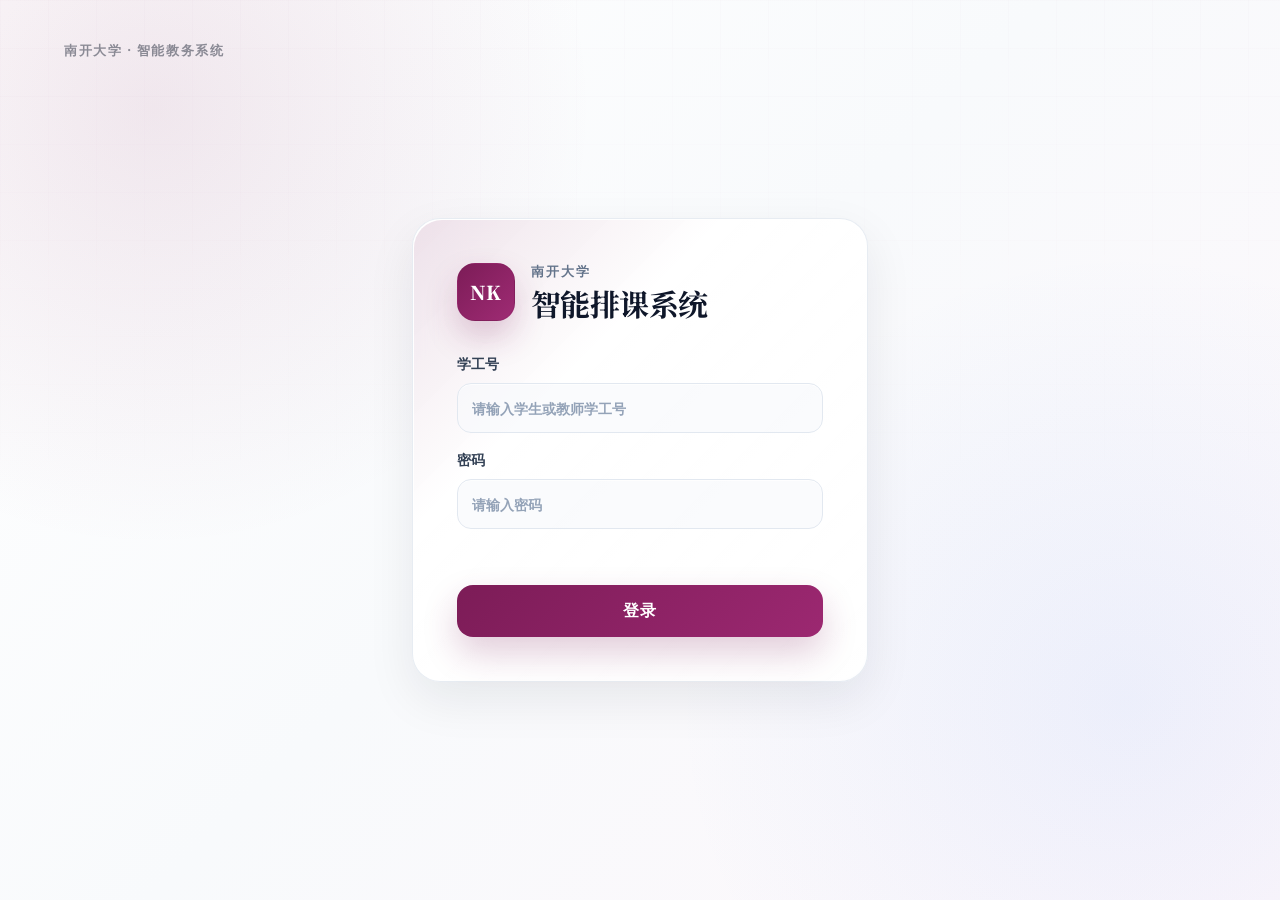
==== commit 433b22ce: "第一版整合" ====
--- a/web/student/index.html
+++ b/web/student/index.html
@@ -4,6 +4,10 @@
     <meta charset="utf-8" />
     <meta name="viewport" content="width=device-width, initial-scale=1" />
     <title>南开大学学院级智能排课系统 - 学生端</title>
+
+    <link rel="preconnect" href="https://fonts.googleapis.com" />
+    <link rel="preconnect" href="https://fonts.gstatic.com" crossorigin />
+    <link href="https://fonts.googleapis.com/css2?family=Inter:wght@400;500;600;700;800;900&family=Noto+Serif+SC:wght@600;700;900&display=swap" rel="stylesheet" />
     <link rel="stylesheet" href="./styles.css" />
   </head>
   <body>
--- a/web/student/styles.css
+++ b/web/student/styles.css
@@ -1,539 +1,303 @@
 :root {
   color-scheme: light;
-  --bg: #eef2ec;
-  --paper: #fffdfa;
-  --paper-strong: #ffffff;
-  --ink: #181611;
-  --muted: #667063;
-  --muted-strong: #424a41;
-  --line: #d8ddd2;
-  --line-strong: #aab4a6;
-  --nav: #201c16;
-  --nav-muted: #cfc2ad;
-  --primary: #c84220;
-  --primary-dark: #9f3018;
-  --primary-soft: #f7dfd5;
-  --surface-alt: #eef5e7;
-  --success: #237452;
-  --warning: #9a6217;
-  --danger: #b33225;
-  --focus: rgba(200, 66, 32, 0.2);
-  --shadow: 0 1px 0 rgba(32, 28, 22, 0.06), 0 18px 38px rgba(45, 65, 38, 0.08);
-}
-
-* {
-  box-sizing: border-box;
-}
-
+  --canvas: #f8fafc;
+  --card: #ffffff;
+  --ink: #0f172a;
+  --muted: #64748b;
+  --muted-strong: #334155;
+  --line: #e2e8f0;
+  --line-strong: #cbd5e1;
+  --primary: #7c1c57;
+  --primary-dark: #641445;
+  --primary-soft: #fae8f3;
+  --surface: #f8fafc;
+  --surface-alt: #f1f5f9;
+  --success: #15803d;
+  --success-soft: #dcfce7;
+  --warning: #b45309;
+  --warning-soft: #fef3c7;
+  --danger: #b91c1c;
+  --danger-soft: #fee2e2;
+  --focus: rgba(124, 28, 87, 0.14);
+  --shadow-sm: 0 1px 2px rgba(15, 23, 42, 0.04);
+  --shadow-md: 0 16px 42px rgba(15, 23, 42, 0.07);
+  --shadow-lg: 0 24px 70px rgba(15, 23, 42, 0.12);
+  --ease: all 0.4s cubic-bezier(0.16, 1, 0.3, 1);
+}
+
+* { box-sizing: border-box; }
+html { min-width: 320px; background: var(--canvas); scroll-behavior: smooth; }
 body {
   margin: 0;
   min-width: 320px;
   background:
-    linear-gradient(90deg, rgba(35, 53, 35, 0.035) 1px, transparent 1px),
-    linear-gradient(180deg, rgba(35, 53, 35, 0.03) 1px, transparent 1px),
-    var(--bg);
-  background-size: 44px 44px;
+    radial-gradient(circle at 8% -10%, rgba(124, 28, 87, 0.08), transparent 28%),
+    radial-gradient(circle at 95% 10%, rgba(59, 130, 246, 0.045), transparent 28%),
+    var(--canvas);
   color: var(--ink);
-  font-family: ui-serif, Georgia, "Times New Roman", "Noto Serif SC", "Songti SC", SimSun, serif;
+  font-family: Inter, ui-sans-serif, system-ui, -apple-system, BlinkMacSystemFont, "Segoe UI", "Microsoft YaHei", sans-serif;
   text-rendering: optimizeLegibility;
 }
-
-button,
-input {
-  font: inherit;
-}
-
-button {
-  border: 0;
-  cursor: pointer;
-}
-
-button,
-input {
-  transition: border-color 160ms ease, background-color 160ms ease, color 160ms ease, box-shadow 160ms ease, transform 160ms ease;
-}
-
-button:disabled {
-  cursor: wait;
-  opacity: 0.72;
-}
+button, input, select, textarea { font: inherit; }
+button { border: 0; cursor: pointer; }
+button, input, select, .panel, .metric, .nav-tab, .course-card, .schedule-item, .slot-card, .badge, .identity-label { transition: var(--ease); }
+button:disabled { cursor: wait; opacity: 0.68; }
+button:focus-visible, input:focus-visible, select:focus-visible, a:focus-visible { outline: 4px solid var(--focus); outline-offset: 2px; }
+h1, h2, h3, h4, p { margin-top: 0; }
 
 .app-shell {
   display: grid;
   min-height: 100vh;
-  grid-template-columns: 268px minmax(0, 1fr);
-}
-
-.app-shell.sidebar-collapsed {
-  grid-template-columns: 76px minmax(0, 1fr);
-}
+  grid-template-columns: 286px minmax(0, 1fr);
+}
+.app-shell.sidebar-collapsed { grid-template-columns: 88px minmax(0, 1fr); }
 
 .sidebar {
   position: sticky;
   top: 0;
   height: 100vh;
-  background: var(--nav);
-  color: var(--paper);
-  padding: 24px 16px;
   overflow-y: auto;
-}
-
+  padding: 24px 18px;
+  background: rgba(255, 255, 255, 0.82);
+  border-right: 1px solid var(--line);
+  backdrop-filter: blur(24px);
+  box-shadow: 8px 0 32px rgba(15, 23, 42, 0.04);
+}
 .brand {
   display: flex;
-  gap: 12px;
+  gap: 13px;
   align-items: center;
-  padding-bottom: 22px;
-  border-bottom: 1px solid rgba(255, 253, 250, 0.16);
-}
-
+  min-height: 62px;
+  padding: 0 0 22px;
+  border-bottom: 1px solid var(--line);
+}
+.brand-mark {
+  display: grid;
+  flex: 0 0 auto;
+  width: 50px;
+  height: 50px;
+  place-items: center;
+  border-radius: 17px;
+  background: linear-gradient(135deg, var(--primary), #9d2a72);
+  color: #fff;
+  box-shadow: 0 16px 32px rgba(124, 28, 87, 0.20);
+  font-family: "Noto Serif SC", Georgia, serif;
+  font-size: 17px;
+  font-weight: 900;
+}
+.brand h1 {
+  margin: 0;
+  color: var(--ink);
+  font-family: "Noto Serif SC", Georgia, serif;
+  font-size: 18px;
+  line-height: 1.32;
+  letter-spacing: -0.02em;
+}
+.brand p { margin: 4px 0 0; color: var(--muted); font-size: 12px; }
 .sidebar-toggle {
   display: grid;
   flex: 0 0 auto;
   gap: 4px;
-  width: 36px;
-  height: 36px;
+  width: 38px;
+  height: 38px;
   margin-left: auto;
   place-content: center;
-  border: 1px solid rgba(255, 253, 250, 0.18);
-  border-radius: 6px;
-  background: transparent;
-}
-
-.sidebar-toggle:hover {
-  background: rgba(255, 253, 250, 0.1);
-}
-
-.sidebar-toggle span {
-  display: block;
-  width: 18px;
-  height: 2px;
-  border-radius: 999px;
-  background: var(--paper);
-}
-
-.brand-mark {
-  display: grid;
-  width: 46px;
-  height: 46px;
-  place-items: center;
-  border: 1px solid rgba(255, 253, 250, 0.72);
-  border-radius: 8px;
-  background: var(--paper);
-  color: var(--nav);
-  font-weight: 900;
-  letter-spacing: 0;
-}
-
-.brand h1 {
-  margin: 0;
-  font-size: 18px;
-  line-height: 1.3;
-}
-
-.sidebar-collapsed .sidebar {
-  padding: 18px 14px;
-}
-
-.sidebar-collapsed .brand {
-  justify-content: center;
-  padding-bottom: 0;
-  border-bottom: 0;
-}
-
-.sidebar-collapsed .brand-mark,
-.sidebar-collapsed .brand h1,
-.sidebar-collapsed .nav-tabs {
-  display: none;
-}
-
-.sidebar-collapsed .sidebar-toggle {
-  margin-left: 0;
-}
-
-.nav-tabs {
-  display: grid;
-  gap: 6px;
-  margin-top: 22px;
-}
-
+  border: 1px solid var(--line);
+  border-radius: 14px;
+  background: #fff;
+  box-shadow: var(--shadow-sm);
+}
+.sidebar-toggle:hover { transform: translateY(-2px); border-color: rgba(124, 28, 87, 0.24); box-shadow: 0 12px 26px rgba(124, 28, 87, 0.10); }
+.sidebar-toggle span { display: block; width: 17px; height: 2px; border-radius: 999px; background: var(--primary); }
+.nav-tabs { display: grid; gap: 8px; margin-top: 22px; }
 .nav-tab {
   width: 100%;
-  min-height: 42px;
+  min-height: 44px;
   border: 1px solid transparent;
-  border-radius: 6px;
-  padding: 10px 12px;
+  border-radius: 14px;
+  padding: 11px 13px;
   background: transparent;
-  color: var(--nav-muted);
+  color: var(--muted-strong);
   text-align: left;
   text-decoration: none;
-}
-
-.nav-tab:hover {
-  border-color: rgba(255, 253, 250, 0.16);
-  background: rgba(255, 253, 250, 0.07);
-  color: var(--paper);
-}
-
+  font-weight: 750;
+}
+.nav-tab:hover { transform: translateY(-1px); background: var(--surface); border-color: var(--line); color: var(--primary); box-shadow: var(--shadow-sm); }
 .nav-tab.active {
-  border-color: var(--paper);
-  background: var(--paper);
-  color: var(--nav);
-  box-shadow: 0 8px 24px rgba(0, 0, 0, 0.16);
-}
-
-.workspace {
-  min-width: 0;
-  padding: 34px clamp(22px, 4vw, 52px);
-  overflow: auto;
-}
-
-.topbar,
-.section-heading,
-.panel-title,
-.topbar-actions,
-.course-head,
-.course-meta,
-.tag-row {
-  display: flex;
-  justify-content: space-between;
-  gap: 16px;
-  align-items: center;
-}
-
+  border-color: rgba(124, 28, 87, 0.16);
+  background: var(--primary-soft);
+  color: var(--primary-dark);
+  box-shadow: 0 12px 28px rgba(124, 28, 87, 0.10);
+}
+.sidebar-collapsed .sidebar { padding: 20px 16px; }
+.sidebar-collapsed .brand { justify-content: center; padding-bottom: 0; border-bottom: 0; }
+.sidebar-collapsed .brand-mark, .sidebar-collapsed .brand h1, .sidebar-collapsed .brand p, .sidebar-collapsed .nav-tabs { display: none; }
+.sidebar-collapsed .sidebar-toggle { margin-left: 0; }
+
+.workspace { min-width: 0; padding: 36px clamp(22px, 4vw, 56px) 48px; overflow: auto; }
+.topbar, .section-heading, .panel-title, .topbar-actions, .course-head, .course-meta, .tag-row, .scheduler-panel { display: flex; justify-content: space-between; gap: 16px; align-items: center; }
 .topbar {
   position: relative;
   margin-bottom: 24px;
-  border-bottom: 1px solid var(--line);
-  padding-bottom: 22px;
-}
-
+  padding: 24px;
+  border: 1px solid var(--line);
+  border-radius: 28px;
+  background: rgba(255, 255, 255, 0.82);
+  box-shadow: var(--shadow-md);
+  backdrop-filter: blur(22px);
+  animation: fadeInUp 0.64s cubic-bezier(0.16, 1, 0.3, 1) both;
+}
 .topbar::after {
   content: "";
   position: absolute;
-  bottom: -1px;
-  left: 0;
-  width: 72px;
-  height: 2px;
-  background: var(--primary);
-}
-
-.topbar-actions {
-  flex-wrap: wrap;
-  justify-content: flex-end;
-}
-
+  left: 24px;
+  bottom: 0;
+  width: 80px;
+  height: 3px;
+  border-radius: 999px 999px 0 0;
+  background: linear-gradient(90deg, var(--primary), #c04c93);
+}
+.topbar-actions { flex-wrap: wrap; justify-content: flex-end; }
 .identity-label {
+  display: inline-flex;
+  align-items: center;
+  min-height: 36px;
   border: 1px solid var(--line);
   border-radius: 999px;
-  background: rgba(255, 253, 250, 0.78);
+  background: #fff;
   color: var(--muted-strong);
-  padding: 7px 12px;
+  padding: 7px 13px;
   font-size: 14px;
-}
-
-.eyebrow {
-  margin: 0 0 5px;
-  color: var(--primary-dark);
-  font-size: 12px;
-  font-weight: 900;
-  letter-spacing: 0.08em;
-  text-transform: uppercase;
-}
-
-h2,
-h3,
-h4,
-p {
-  margin-top: 0;
-}
-
-.topbar h2,
-.section-heading h3,
-.panel h4 {
-  margin-bottom: 0;
-}
-
-.topbar h2 {
-  font-size: clamp(28px, 3.8vw, 48px);
-  line-height: 1.05;
-  letter-spacing: 0;
-}
-
-.section-heading {
-  margin: 28px 0 14px;
-  align-items: flex-start;
-}
-
-.section-heading h3 {
-  font-size: 25px;
-  line-height: 1.18;
-}
-
-.section-heading p {
-  max-width: 720px;
-  margin: 7px 0 0;
-  color: var(--muted);
-  line-height: 1.7;
-}
-
-.metric-grid {
-  display: grid;
-  grid-template-columns: repeat(3, minmax(92px, 1fr));
-  gap: 10px;
-}
-
+  font-weight: 700;
+  box-shadow: var(--shadow-sm);
+}
+.eyebrow { margin: 0 0 7px; color: var(--primary); font-size: 12px; font-weight: 900; letter-spacing: 0.13em; text-transform: uppercase; }
+.topbar h2 { margin-bottom: 0; color: var(--ink); font-family: "Noto Serif SC", Georgia, serif; font-size: clamp(30px, 4vw, 52px); line-height: 1.05; letter-spacing: -0.04em; }
+.section-heading { margin: 30px 0 16px; align-items: flex-start; }
+.section-heading h3 { margin-bottom: 0; font-family: "Noto Serif SC", Georgia, serif; font-size: 25px; line-height: 1.18; letter-spacing: -0.02em; }
+.section-heading p { max-width: 760px; margin: 8px 0 0; color: var(--muted); line-height: 1.75; }
+
+.metric-grid { display: grid; grid-template-columns: repeat(6, minmax(96px, 1fr)); gap: 14px; }
 .metric {
   min-width: 0;
   border: 1px solid var(--line);
-  border-radius: 8px;
-  background: rgba(255, 253, 250, 0.94);
-  padding: 14px 14px 12px;
-  box-shadow: var(--shadow);
+  border-radius: 22px;
+  background: #fff;
+  padding: 18px 18px 16px;
   color: var(--ink);
   text-align: left;
-}
-
-.metric span {
-  display: block;
-  font-size: 30px;
-  font-weight: 900;
-  line-height: 1;
-}
-
-.metric small {
-  display: block;
-  margin-top: 7px;
-  color: var(--muted);
-  font-size: 13px;
-  font-weight: 700;
-}
-
-.view.active {
-  display: block;
-}
-
-.student-grid {
-  display: grid;
-  grid-template-columns: 360px minmax(0, 1fr);
-  gap: 16px;
-}
-
-.student-summary {
-  margin-bottom: 16px;
-}
-
+  box-shadow: var(--shadow-sm);
+  animation: fadeInUp 0.6s cubic-bezier(0.16, 1, 0.3, 1) both;
+}
+.metric:hover { transform: translateY(-4px); border-color: rgba(124, 28, 87, 0.24); box-shadow: 0 20px 44px rgba(15, 23, 42, 0.10); }
+.metric.active { border-color: rgba(124, 28, 87, 0.32); background: linear-gradient(135deg, #fff, var(--primary-soft)); color: var(--primary-dark); }
+.metric span { display: block; font-size: 32px; font-weight: 900; line-height: 1; letter-spacing: -0.04em; }
+.metric small { display: block; margin-top: 9px; color: var(--muted); font-size: 13px; font-weight: 800; }
+.metric.active small { color: rgba(100, 20, 69, 0.72); }
+
+.view { display: none; }
+.view.active { display: block; animation: fadeInUp 0.5s cubic-bezier(0.16, 1, 0.3, 1) both; }
+.overview-grid, .issue-layout, .student-grid { display: grid; grid-template-columns: repeat(2, minmax(0, 1fr)); gap: 18px; }
+.student-grid { grid-template-columns: 380px minmax(0, 1fr); }
+.overview-detail-panel, .student-summary { margin-top: 18px; margin-bottom: 18px; }
 .panel {
   border: 1px solid var(--line);
-  border-radius: 8px;
-  background: rgba(255, 253, 250, 0.94);
-  padding: 18px;
-  box-shadow: var(--shadow);
-}
-
-.panel-title {
-  border-bottom: 1px solid var(--line);
-  padding-bottom: 12px;
-}
-
-.panel h4 {
-  font-size: 17px;
-  line-height: 1.3;
-}
-
-.panel-title span,
-label,
-.detail-list dt {
-  color: var(--muted);
-}
-
-.primary-button {
+  border-radius: 24px;
+  background: #fff;
+  padding: 20px;
+  box-shadow: var(--shadow-sm);
+}
+.panel:hover { box-shadow: var(--shadow-md); }
+.panel-title { border-bottom: 1px solid var(--line); padding-bottom: 14px; margin-bottom: 14px; }
+.panel h4 { margin-bottom: 0; color: var(--ink); font-size: 17px; line-height: 1.35; font-weight: 850; }
+.panel-title span, label, .detail-list dt, .inline-filter { color: var(--muted); }
+
+.actions { display: flex; gap: 10px; flex-wrap: wrap; align-items: center; }
+.primary-button, .secondary-button, .ghost-button, .text-button, .form-grid > button, .settings-form + button, .login-form > button {
   min-height: 42px;
-  border-radius: 6px;
-  padding: 9px 14px;
-  background: var(--primary);
-  color: var(--paper);
-  font-weight: 900;
-}
-
-.primary-button:hover {
-  background: var(--primary-dark);
-}
-
-.ghost-button {
-  min-height: 38px;
-  border: 1px solid var(--line-strong);
-  border-radius: 6px;
-  padding: 8px 12px;
-  background: rgba(255, 253, 250, 0.72);
-  color: var(--ink);
-  font-weight: 800;
-}
-
-.ghost-button:hover {
-  border-color: var(--ink);
-  background: var(--paper);
-}
-
-.detail-list {
-  display: grid;
-  gap: 12px;
-  margin: 16px 0 0;
-}
-
-.detail-list div {
-  display: grid;
-  grid-template-columns: 120px minmax(0, 1fr);
-  gap: 12px;
-}
-
-.detail-list dd {
-  margin: 0;
-  font-weight: 900;
-}
-
-.settings-panel,
-.schedule-panel {
-  grid-column: 1;
-}
-
-.recommendations-panel {
-  grid-column: 2;
-  grid-row: 1 / span 2;
-}
-
-.settings-form {
-  display: grid;
-  gap: 14px;
-  margin-top: 16px;
-}
-
-label {
-  display: grid;
-  gap: 7px;
-  font-size: 13px;
-  font-weight: 800;
-}
-
-input {
-  width: 100%;
-  min-height: 40px;
-  border: 1px solid var(--line-strong);
-  border-radius: 6px;
-  padding: 8px 10px;
-  background: #ffffff;
-  color: var(--ink);
-}
-
-input:hover {
-  border-color: var(--muted-strong);
-}
-
-input:focus {
-  border-color: var(--primary);
-  background: #ffffff;
-  box-shadow: 0 0 0 4px var(--focus);
-  outline: 0;
-}
-
-button:focus-visible,
-input:focus-visible {
-  outline: 3px solid var(--focus);
-  outline-offset: 2px;
-}
-
-.checkbox-row {
-  display: flex;
-  align-items: center;
-  gap: 8px;
-}
-
-.checkbox-row input {
-  width: auto;
-  min-height: auto;
-  accent-color: var(--primary);
-}
-
-.result-strip {
-  min-height: 96px;
-  margin: 14px 0 0;
-  border: 1px dashed var(--line-strong);
-  border-radius: 8px;
-  padding: 14px;
-  background: var(--surface-alt);
-  color: var(--muted-strong);
-  line-height: 1.7;
-  white-space: pre-wrap;
-}
-
-.schedule-list,
-.recommendation-list {
-  display: grid;
-  gap: 10px;
-  margin-top: 14px;
-}
-
-.schedule-item,
-.course-card {
-  border: 1px solid var(--line);
-  border-radius: 8px;
-  background: var(--paper-strong);
-}
-
-.schedule-item {
-  display: grid;
-  gap: 6px;
-  padding: 12px;
-}
-
-.schedule-item span,
-.course-meta,
-.course-reasons {
-  color: var(--muted);
-  font-size: 14px;
-  line-height: 1.6;
-}
-
-.course-card {
-  display: grid;
-  gap: 13px;
-  padding: 14px;
-}
-
-.course-head {
-  align-items: flex-start;
-}
-
-.course-meta {
-  justify-content: flex-start;
-  flex-wrap: wrap;
-  gap: 4px 8px;
-  margin-top: 6px;
-}
-
-.meta-dot {
-  color: var(--line-strong);
-}
-
-.score {
-  display: grid;
-  min-width: 60px;
-  height: 48px;
-  place-items: center;
-  border-radius: 8px;
+  border-radius: 14px;
+  padding: 10px 15px;
+  font-weight: 850;
+  cursor: pointer;
+}
+.primary-button, .form-grid > button {
+  border: 1px solid rgba(124, 28, 87, 0.12);
+  background: linear-gradient(135deg, var(--primary), #9f2b74);
+  color: #fff;
+  box-shadow: 0 14px 28px rgba(124, 28, 87, 0.18);
+}
+.secondary-button {
+  border: 1px solid rgba(124, 28, 87, 0.16);
   background: var(--primary-soft);
   color: var(--primary-dark);
-  font-size: 22px;
-  font-weight: 900;
-}
-
-.tag-row {
-  justify-content: flex-start;
-  flex-wrap: wrap;
-  gap: 8px;
-}
-
-.badge,
-.count-badge {
+}
+.ghost-button, .text-button {
+  border: 1px solid var(--line);
+  background: #fff;
+  color: var(--muted-strong);
+  box-shadow: var(--shadow-sm);
+}
+.primary-button:hover, .secondary-button:hover, .ghost-button:hover, .text-button:hover, .form-grid > button:hover { transform: translateY(-2px); box-shadow: 0 18px 42px rgba(15, 23, 42, 0.10); }
+.text-button { min-height: 32px; padding: 6px 10px; color: var(--primary); }
+
+.form-grid, .settings-form { display: grid; grid-template-columns: repeat(2, minmax(0, 1fr)); gap: 16px; }
+.settings-form { grid-template-columns: 1fr; }
+label { display: grid; gap: 8px; font-size: 13px; font-weight: 800; }
+input, select {
+  width: 100%;
+  min-height: 44px;
+  border: 1px solid var(--line);
+  border-radius: 14px;
+  padding: 10px 12px;
+  background: var(--surface);
+  color: var(--ink);
+}
+input:hover, select:hover { background: #fff; border-color: rgba(124, 28, 87, 0.25); }
+input:focus, select:focus { border-color: rgba(124, 28, 87, 0.62); background: #fff; outline: 0; box-shadow: 0 0 0 5px var(--focus); }
+.checkbox-row { display: flex; align-items: center; gap: 10px; color: var(--muted-strong); }
+.checkbox-row input { width: 18px; min-height: 18px; accent-color: var(--primary); }
+.wide { grid-column: 1 / -1; }
+.wide-panel { grid-column: 1 / -1; }
+
+.detail-list { display: grid; gap: 12px; margin: 0; }
+.detail-list div { display: grid; gap: 4px; padding: 12px; border: 1px solid var(--line); border-radius: 16px; background: var(--surface); }
+.detail-list dt { font-size: 12px; font-weight: 850; }
+.detail-list dd { margin: 0; color: var(--ink); font-weight: 800; }
+.profile-block { display: grid; gap: 14px; }
+.profile-list { grid-template-columns: repeat(3, minmax(0, 1fr)); }
+
+.table-wrap { width: 100%; overflow-x: auto; border: 1px solid var(--line); border-radius: 18px; background: #fff; }
+table { width: 100%; min-width: 760px; border-collapse: collapse; }
+th, td { border-bottom: 1px solid var(--line); padding: 13px 14px; text-align: left; vertical-align: top; }
+th { color: var(--muted); background: var(--surface); font-size: 12px; font-weight: 900; letter-spacing: 0.04em; }
+td { color: var(--muted-strong); font-size: 14px; line-height: 1.55; }
+tbody tr:hover { background: #fdf7fb; }
+tbody tr:last-child td { border-bottom: 0; }
+.row-actions { display: flex; gap: 8px; flex-wrap: wrap; }
+
+.result-strip, .empty-state, .run-log {
+  border: 1px solid var(--line);
+  border-radius: 18px;
+  background: var(--surface);
+  color: var(--muted-strong);
+  padding: 14px;
+  line-height: 1.7;
+}
+.run-log {
+  min-height: 190px;
+  max-height: 340px;
+  overflow: auto;
+  white-space: pre-wrap;
+  font-family: "SFMono-Regular", Consolas, "Liberation Mono", Menlo, monospace;
+  font-size: 13px;
+  background: #0f172a;
+  color: #e2e8f0;
+  border-color: rgba(15, 23, 42, 0.12);
+  box-shadow: inset 0 1px 0 rgba(255,255,255,0.08);
+}
+.empty-state { display: grid; min-height: 92px; place-items: center; color: var(--muted); text-align: center; }
+
+.badge {
   display: inline-flex;
   align-items: center;
   min-height: 28px;
@@ -541,123 +305,185 @@
   border-radius: 999px;
   padding: 4px 10px;
   font-size: 13px;
-  font-weight: 800;
-}
-
-.badge.success {
-  color: var(--success);
-  background: #eef8ee;
-}
-
-.badge.danger {
-  color: var(--danger);
-  background: #fff0ec;
-}
-
-.badge.warning {
-  color: var(--warning);
-  background: #fff2d7;
-}
-
-.badge.neutral,
-.count-badge {
+  font-weight: 850;
+}
+.badge.success { color: var(--success); background: var(--success-soft); }
+.badge.danger { color: var(--danger); background: var(--danger-soft); }
+.badge.warning { color: var(--warning); background: var(--warning-soft); }
+.badge.neutral { color: var(--muted-strong); background: var(--surface-alt); }
+
+.option-grid { display: grid; grid-template-columns: repeat(3, minmax(0, 1fr)); gap: 12px; }
+.segmented { display: inline-flex; gap: 8px; padding: 6px; border: 1px solid var(--line); border-radius: 18px; background: var(--surface); }
+.segmented button { min-height: 36px; border-radius: 12px; padding: 8px 12px; background: transparent; color: var(--muted-strong); font-weight: 850; }
+.segmented button.selected { background: #fff; color: var(--primary); box-shadow: var(--shadow-sm); }
+.scheduler-panel { align-items: flex-start; }
+.inline-filter { display: flex; align-items: center; gap: 10px; font-size: 14px; }
+.inline-filter input { min-width: 260px; }
+
+/* Student recommendation */
+.schedule-list, .recommendation-list { display: grid; gap: 14px; }
+.schedule-item, .course-card {
+  position: relative;
+  border: 1px solid var(--line);
+  border-radius: 20px;
+  background: #fff;
+  padding: 16px 16px 16px 20px;
+  box-shadow: var(--shadow-sm);
+  overflow: hidden;
+}
+.schedule-item::before, .course-card::before {
+  content: "";
+  position: absolute;
+  inset: 14px auto 14px 0;
+  width: 4px;
+  border-radius: 999px;
+  background: var(--primary);
+}
+.schedule-item:hover, .course-card:hover { transform: translateY(-3px); box-shadow: var(--shadow-md); border-color: rgba(124, 28, 87, 0.18); }
+.schedule-item strong, .course-card strong { display: block; color: var(--ink); font-size: 16px; line-height: 1.35; }
+.schedule-item span, .course-card span { color: var(--muted); line-height: 1.6; }
+.course-head { align-items: flex-start; }
+.course-meta { justify-content: flex-start; flex-wrap: wrap; gap: 7px; margin-top: 6px; font-size: 13px; }
+.meta-dot { color: #cbd5e1 !important; }
+.score {
+  flex: 0 0 auto;
+  border-radius: 999px;
+  background: var(--primary-soft);
+  color: var(--primary-dark) !important;
+  padding: 6px 12px;
+  font-size: 13px;
+  font-weight: 900;
+  box-shadow: inset 0 0 0 1px rgba(124, 28, 87, 0.08);
+}
+.tag-row, .course-reasons { flex-wrap: wrap; justify-content: flex-start; gap: 8px; margin-top: 12px; }
+.course-reasons { display: grid; color: var(--muted); font-size: 13px; line-height: 1.65; }
+.recommendations-panel { min-width: 0; }
+
+/* Teacher overview detail */
+.overview-detail-body { margin-top: 14px; overflow-x: auto; }
+.overview-detail-table { min-width: 560px; }
+.overview-room-cell { display: flex; gap: 8px; align-items: center; }
+.overview-room-cell.repeat { padding-left: 40px; }
+.room-toggle { display: inline-grid; flex: 0 0 auto; width: 26px; height: 26px; place-items: center; border: 1px solid rgba(124,28,87,0.22); border-radius: 999px; background: var(--primary-soft); color: var(--primary); font-weight: 900; }
+.room-toggle:hover { transform: translateY(-1px); background: var(--primary); color: #fff; }
+
+.metrics-detail, .issue-list, .suggestion-list { display: grid; gap: 12px; }
+.metric-detail, .issue-item, .suggestion-item {
+  border: 1px solid var(--line);
+  border-radius: 18px;
+  background: var(--surface);
+  padding: 14px;
+  line-height: 1.65;
+}
+.metric-detail strong, .issue-item strong, .suggestion-item strong { color: var(--ink); }
+.issue-item.danger { border-color: rgba(185,28,28,0.24); background: var(--danger-soft); }
+.issue-item.warning { border-color: rgba(180,83,9,0.24); background: var(--warning-soft); }
+
+/* CodyHouse-inspired timetable */
+.timetable-panel { overflow: hidden; }
+.timetable-grid {
+  display: grid;
+  grid-template-columns: 96px repeat(7, minmax(150px, 1fr));
+  gap: 8px;
+  min-width: 1160px;
+  padding: 4px;
+  overflow: visible;
+}
+.timetable-panel { overflow-x: auto; }
+.day-cell, .time-cell, .slot-cell {
+  border: 0;
+  border-radius: 16px;
+}
+.day-cell {
+  position: sticky;
+  top: 0;
+  z-index: 2;
+  min-height: 42px;
+  display: grid;
+  place-items: center;
+  background: #fff;
   color: var(--muted-strong);
-  background: #f0e7da;
-}
-
-.course-reasons {
-  border-top: 1px solid var(--line);
-  padding-top: 12px;
-}
-
-.empty-state {
-  display: grid;
-  min-height: 120px;
-  place-items: center;
-  border: 1px dashed var(--line-strong);
-  border-radius: 8px;
-  background: var(--surface-alt);
-  color: var(--muted);
-  padding: 18px;
-  text-align: center;
-}
+  font-size: 13px;
+  font-weight: 900;
+  box-shadow: var(--shadow-sm);
+}
+.time-cell {
+  position: sticky;
+  left: 0;
+  z-index: 1;
+  min-height: 104px;
+  display: grid;
+  align-content: center;
+  gap: 4px;
+  padding: 12px;
+  background: #fff;
+  box-shadow: var(--shadow-sm);
+}
+.time-cell span { color: var(--ink); font-size: 13px; font-weight: 900; }
+.time-cell small { color: var(--muted); font-size: 11px; line-height: 1.35; }
+.time-cell.morning-section { background: linear-gradient(135deg, #fff, #f8fafc); }
+.time-cell.afternoon-section { background: linear-gradient(135deg, #fff, #fdf7fb); }
+.time-cell.evening-section { background: linear-gradient(135deg, #fff, #f5f3ff); }
+.slot-cell {
+  min-height: 104px;
+  padding: 8px;
+  background: rgba(241, 245, 249, 0.66);
+  outline: 1px solid rgba(226, 232, 240, 0.58);
+  outline-offset: -1px;
+}
+.slot-card {
+  position: relative;
+  display: grid;
+  gap: 4px;
+  min-height: 84px;
+  border: 1px solid rgba(226, 232, 240, 0.94);
+  border-radius: 16px;
+  background: #fff;
+  padding: 10px 10px 10px 14px;
+  box-shadow: 0 8px 22px rgba(15, 23, 42, 0.07);
+  transform-origin: center;
+}
+.slot-card::before {
+  content: "";
+  position: absolute;
+  top: 10px;
+  bottom: 10px;
+  left: 0;
+  width: 4px;
+  border-radius: 999px;
+  background: var(--primary);
+}
+.slot-card:hover { transform: scale(1.02); border-color: rgba(124, 28, 87, 0.20); box-shadow: 0 18px 40px rgba(15, 23, 42, 0.13); }
+.slot-card strong { color: var(--ink); font-size: 13px; line-height: 1.35; }
+.slot-card span { color: var(--muted); font-size: 12px; line-height: 1.35; }
+
+@keyframes fadeInUp { from { opacity: 0; transform: translateY(14px); } to { opacity: 1; transform: translateY(0); } }
 
 @media (max-width: 1100px) {
-  .app-shell {
-    grid-template-columns: 1fr;
-  }
-
-  .app-shell.sidebar-collapsed {
-    grid-template-columns: 1fr;
-  }
-
-  .sidebar {
-    position: sticky;
-    top: 0;
-    z-index: 3;
-    height: auto;
-  }
-
-  .nav-tabs {
-    grid-template-columns: repeat(4, minmax(0, 1fr));
-  }
-
-  .nav-tab {
-    text-align: center;
-  }
-
-  .sidebar-collapsed .sidebar {
-    padding: 16px;
-  }
-
-  .sidebar-collapsed .brand {
-    justify-content: flex-start;
-  }
-
-  .sidebar-collapsed .brand-mark,
-  .sidebar-collapsed .brand h1 {
-    display: grid;
-  }
-
-  .sidebar-collapsed .brand h1 {
-    display: block;
-  }
-
-  .sidebar-collapsed .nav-tabs {
-    display: none;
-  }
-
-  .student-grid {
-    grid-template-columns: 1fr;
-  }
-
-  .recommendations-panel,
-  .settings-panel,
-  .schedule-panel {
-    grid-column: auto;
-    grid-row: auto;
-  }
-}
-
-@media (max-width: 640px) {
-  .workspace {
-    padding: 22px 16px;
-  }
-
-  .topbar,
-  .section-heading,
-  .panel-title,
-  .course-head {
-    align-items: stretch;
-    flex-direction: column;
-  }
-
-  .nav-tabs,
-  .metric-grid {
-    grid-template-columns: 1fr;
-  }
-
-  .detail-list div {
-    grid-template-columns: 1fr;
-  }
-}
+  .app-shell, .app-shell.sidebar-collapsed { grid-template-columns: 1fr; }
+  .sidebar { position: relative; height: auto; padding: 18px; border-right: 0; border-bottom: 1px solid var(--line); }
+  .brand { padding-bottom: 14px; }
+  .nav-tabs { grid-template-columns: repeat(4, minmax(130px, 1fr)); overflow-x: auto; }
+  .sidebar-collapsed .brand-mark, .sidebar-collapsed .brand h1, .sidebar-collapsed .brand p, .sidebar-collapsed .nav-tabs { display: inherit; }
+  .sidebar-collapsed .brand { justify-content: flex-start; padding-bottom: 14px; border-bottom: 1px solid var(--line); }
+  .sidebar-collapsed .sidebar-toggle { margin-left: auto; }
+  .metric-grid { grid-template-columns: repeat(3, minmax(0, 1fr)); }
+  .overview-grid, .issue-layout, .student-grid { grid-template-columns: 1fr; }
+}
+@media (max-width: 720px) {
+  .workspace { padding: 22px 16px 34px; }
+  .topbar { align-items: flex-start; flex-direction: column; padding: 20px; border-radius: 22px; }
+  .topbar-actions { justify-content: flex-start; }
+  .metric-grid { grid-template-columns: repeat(2, minmax(0, 1fr)); }
+  .form-grid, .profile-list, .option-grid { grid-template-columns: 1fr; }
+  .nav-tabs { grid-template-columns: repeat(2, minmax(130px, 1fr)); }
+  .section-heading, .panel-title, .scheduler-panel { align-items: flex-start; flex-direction: column; }
+  .inline-filter { width: 100%; align-items: stretch; flex-direction: column; }
+  .inline-filter input { min-width: 0; }
+  .course-head { flex-direction: column; }
+}
+@media (max-width: 460px) {
+  .metric-grid { grid-template-columns: 1fr; }
+  .nav-tabs { grid-template-columns: 1fr; }
+  .panel { padding: 16px; border-radius: 20px; }
+}
